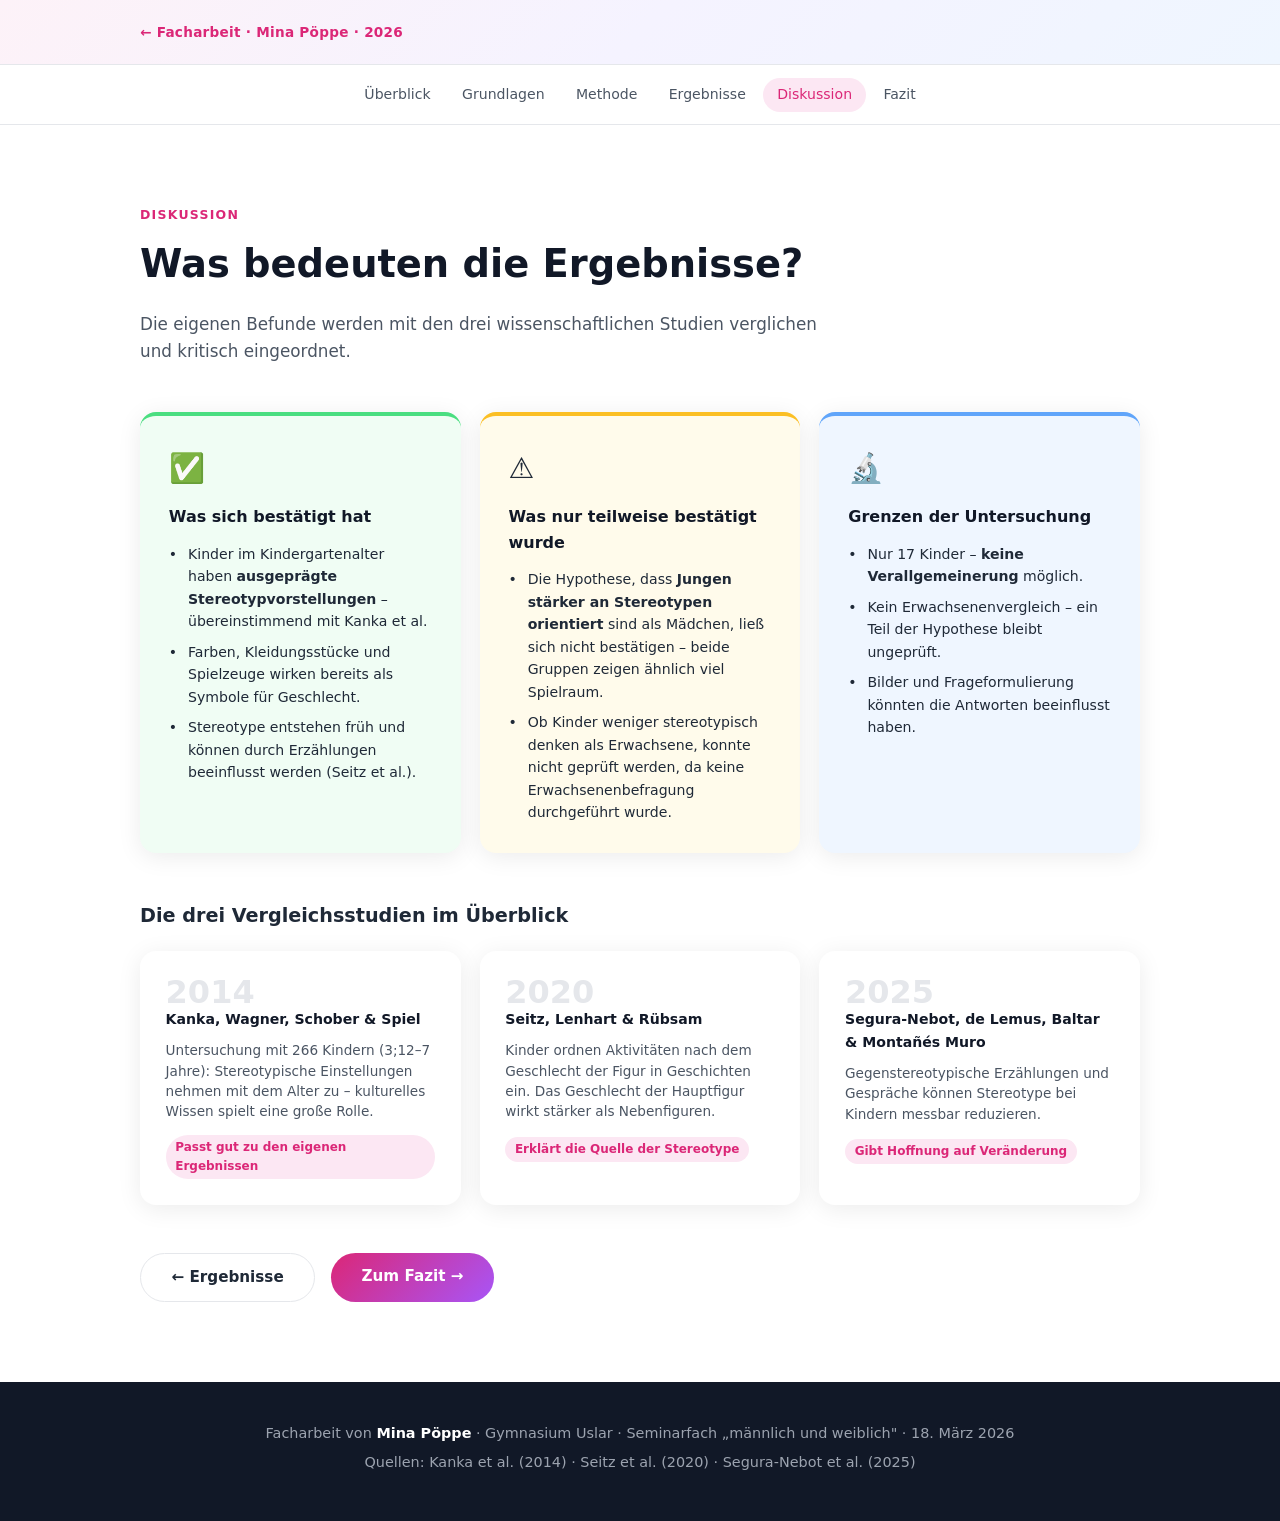
==== diskussion.html @ d3858178 "Add initial HTML structure, CSS styles, and JavaScript functionality for the research project on chi" ====
<!DOCTYPE html>
<html lang="de">
<head>
  <meta charset="UTF-8" />
  <meta name="viewport" content="width=device-width, initial-scale=1.0" />
  <title>Diskussion – Wie nehmen Kinder Geschlechterrollen wahr?</title>
  <link rel="stylesheet" href="style.css" />
</head>
<body>

  <header class="site-header">
    <div class="container">
      <a href="index.html" class="site-brand">← Facharbeit · Mina Pöppe · 2026</a>
    </div>
  </header>

  <nav class="sticky-nav" id="nav">
    <div class="nav-inner">
      <a href="index.html">Überblick</a>
      <a href="grundlagen.html">Grundlagen</a>
      <a href="methode.html">Methode</a>
      <a href="ergebnisse.html">Ergebnisse</a>
      <a href="diskussion.html" class="active">Diskussion</a>
      <a href="fazit.html">Fazit</a>
    </div>
  </nav>

  <main>
    <section id="diskussion" class="section">
      <div class="container">
        <div class="section-label">Diskussion</div>
        <h2>Was bedeuten die Ergebnisse?</h2>
        <p class="section-intro">Die eigenen Befunde werden mit den drei wissenschaftlichen Studien verglichen und kritisch eingeordnet.</p>

        <div class="discussion-grid">
          <div class="disc-card disc-confirm">
            <div class="disc-icon">✅</div>
            <h3>Was sich bestätigt hat</h3>
            <ul>
              <li>Kinder im Kindergartenalter haben <strong>ausgeprägte Stereotypvorstellungen</strong> – übereinstimmend mit Kanka et al.</li>
              <li>Farben, Kleidungsstücke und Spielzeuge wirken bereits als Symbole für Geschlecht.</li>
              <li>Stereotype entstehen früh und können durch Erzählungen beeinflusst werden (Seitz et al.).</li>
            </ul>
          </div>
          <div class="disc-card disc-partial">
            <div class="disc-icon">⚠️</div>
            <h3>Was nur teilweise bestätigt wurde</h3>
            <ul>
              <li>Die Hypothese, dass <strong>Jungen stärker an Stereotypen orientiert</strong> sind als Mädchen, ließ sich nicht bestätigen – beide Gruppen zeigen ähnlich viel Spielraum.</li>
              <li>Ob Kinder weniger stereotypisch denken als Erwachsene, konnte nicht geprüft werden, da keine Erwachsenenbefragung durchgeführt wurde.</li>
            </ul>
          </div>
          <div class="disc-card disc-limit">
            <div class="disc-icon">🔬</div>
            <h3>Grenzen der Untersuchung</h3>
            <ul>
              <li>Nur 17 Kinder – <strong>keine Verallgemeinerung</strong> möglich.</li>
              <li>Kein Erwachsenenvergleich – ein Teil der Hypothese bleibt ungeprüft.</li>
              <li>Bilder und Frageformulierung könnten die Antworten beeinflusst haben.</li>
            </ul>
          </div>
        </div>

        <div class="studies-section">
          <h3>Die drei Vergleichsstudien im Überblick</h3>
          <div class="studies-grid">
            <div class="study-card">
              <div class="study-year">2014</div>
              <div class="study-authors">Kanka, Wagner, Schober & Spiel</div>
              <p>Untersuchung mit 266 Kindern (3;12–7 Jahre): Stereotypische Einstellungen nehmen mit dem Alter zu – kulturelles Wissen spielt eine große Rolle.</p>
              <div class="study-tag">Passt gut zu den eigenen Ergebnissen</div>
            </div>
            <div class="study-card">
              <div class="study-year">2020</div>
              <div class="study-authors">Seitz, Lenhart & Rübsam</div>
              <p>Kinder ordnen Aktivitäten nach dem Geschlecht der Figur in Geschichten ein. Das Geschlecht der Hauptfigur wirkt stärker als Nebenfiguren.</p>
              <div class="study-tag">Erklärt die Quelle der Stereotype</div>
            </div>
            <div class="study-card">
              <div class="study-year">2025</div>
              <div class="study-authors">Segura-Nebot, de Lemus, Baltar & Montañés Muro</div>
              <p>Gegenstereotypische Erzählungen und Gespräche können Stereotype bei Kindern messbar reduzieren.</p>
              <div class="study-tag">Gibt Hoffnung auf Veränderung</div>
            </div>
          </div>
        </div>

        <div class="page-nav-buttons">
          <a href="ergebnisse.html" class="btn btn-outline">← Ergebnisse</a>
          <a href="fazit.html" class="btn btn-primary">Zum Fazit →</a>
        </div>
      </div>
    </section>
  </main>

  <footer class="footer">
    <div class="container">
      <p>Facharbeit von <strong>Mina Pöppe</strong> · Gymnasium Uslar · Seminarfach „männlich und weiblich" · 18. März 2026</p>
      <p class="footer-small">Quellen: Kanka et al. (2014) · Seitz et al. (2020) · Segura-Nebot et al. (2025)</p>
    </div>
  </footer>

  <script src="script.js"></script>
</body>
</html>
---- style.css ----
/* ===== RESET & BASE ===== */
*, *::before, *::after { box-sizing: border-box; margin: 0; padding: 0; }

:root {
  --pink: #f472b6;
  --pink-light: #fce7f3;
  --pink-dark: #db2777;
  --purple: #a855f7;
  --purple-light: #f3e8ff;
  --blue: #60a5fa;
  --blue-light: #eff6ff;
  --green: #4ade80;
  --green-light: #f0fdf4;
  --teal: #2dd4bf;
  --gray-50: #f9fafb;
  --gray-100: #f3f4f6;
  --gray-200: #e5e7eb;
  --gray-400: #9ca3af;
  --gray-600: #4b5563;
  --gray-800: #1f2937;
  --gray-900: #111827;
  --white: #ffffff;
  --font: 'Segoe UI', system-ui, -apple-system, sans-serif;
  --radius: 16px;
  --radius-sm: 8px;
  --shadow: 0 4px 24px rgba(0,0,0,0.08);
  --shadow-md: 0 8px 40px rgba(0,0,0,0.12);
  --transition: 0.25s ease;
}

html { scroll-behavior: smooth; }

body {
  font-family: var(--font);
  color: var(--gray-800);
  background: var(--white);
  line-height: 1.6;
}

/* ===== HERO ===== */
.hero {
  min-height: 100vh;
  background: linear-gradient(135deg, #fdf2f8 0%, #f5f3ff 50%, #eff6ff 100%);
  display: flex;
  flex-direction: column;
  justify-content: center;
  align-items: center;
  position: relative;
  overflow: hidden;
  text-align: center;
  padding: 6rem 2rem 4rem;
}

.hero-content {
  position: relative;
  z-index: 2;
  max-width: 700px;
}

.hero-tag {
  display: inline-block;
  background: var(--white);
  border: 1.5px solid var(--pink);
  color: var(--pink-dark);
  font-size: 0.78rem;
  font-weight: 600;
  letter-spacing: 0.06em;
  text-transform: uppercase;
  padding: 0.35em 1em;
  border-radius: 999px;
  margin-bottom: 1.4rem;
}

.hero h1 {
  font-size: clamp(2.2rem, 5vw, 3.8rem);
  font-weight: 800;
  line-height: 1.15;
  color: var(--gray-900);
  margin-bottom: 1.2rem;
}

.accent { color: var(--pink-dark); }

.hero-sub {
  font-size: 1.15rem;
  color: var(--gray-600);
  max-width: 540px;
  margin: 0 auto 2rem;
}

.hero-buttons {
  display: flex;
  gap: 1rem;
  justify-content: center;
  flex-wrap: wrap;
}

.btn {
  display: inline-block;
  padding: 0.75em 2em;
  border-radius: 999px;
  font-weight: 600;
  font-size: 0.95rem;
  text-decoration: none;
  transition: transform var(--transition), box-shadow var(--transition);
  cursor: pointer;
  border: none;
}

.btn:hover { transform: translateY(-2px); box-shadow: var(--shadow-md); }

.btn-primary {
  background: linear-gradient(135deg, var(--pink-dark), var(--purple));
  color: var(--white);
}

.btn-outline {
  background: var(--white);
  color: var(--gray-800);
  border: 1.5px solid var(--gray-200);
}

/* Floating emojis */
.hero-visual { position: absolute; inset: 0; pointer-events: none; z-index: 1; }

.floating-item {
  position: absolute;
  font-size: 2.5rem;
  opacity: 0.18;
  animation: float 6s ease-in-out infinite;
}

.item-1 { top: 15%; left: 8%; animation-delay: 0s; }
.item-2 { top: 25%; right: 10%; animation-delay: 1.2s; }
.item-3 { bottom: 30%; left: 12%; animation-delay: 0.6s; }
.item-4 { bottom: 20%; right: 8%; animation-delay: 1.8s; }
.item-5 { top: 60%; left: 5%; animation-delay: 2.4s; }

@keyframes float {
  0%, 100% { transform: translateY(0); }
  50% { transform: translateY(-18px); }
}

.scroll-hint {
  position: absolute;
  bottom: 2.5rem;
  left: 50%;
  transform: translateX(-50%);
  color: var(--gray-400);
  text-decoration: none;
  font-size: 1.5rem;
  animation: bounce 2s infinite;
}

@keyframes bounce {
  0%, 100% { transform: translateX(-50%) translateY(0); }
  50% { transform: translateX(-50%) translateY(8px); }
}

/* ===== NAV ===== */
.sticky-nav {
  position: sticky;
  top: 0;
  z-index: 100;
  background: rgba(255,255,255,0.92);
  backdrop-filter: blur(12px);
  border-bottom: 1px solid var(--gray-200);
  padding: 0.8rem 2rem;
}

.nav-inner {
  max-width: 900px;
  margin: 0 auto;
  display: flex;
  gap: 0.2rem;
  justify-content: center;
  flex-wrap: wrap;
}

.nav-inner a {
  text-decoration: none;
  color: var(--gray-600);
  font-size: 0.88rem;
  font-weight: 500;
  padding: 0.4em 1em;
  border-radius: 999px;
  transition: background var(--transition), color var(--transition);
}

.nav-inner a:hover, .nav-inner a.active {
  background: var(--pink-light);
  color: var(--pink-dark);
}

/* ===== SECTIONS ===== */
.section { padding: 5rem 2rem; }
.section-alt { background: var(--gray-50); }

.container { max-width: 1000px; margin: 0 auto; }

.section-label {
  font-size: 0.78rem;
  font-weight: 700;
  letter-spacing: 0.1em;
  text-transform: uppercase;
  color: var(--pink-dark);
  margin-bottom: 0.5rem;
}

h2 {
  font-size: clamp(1.7rem, 3vw, 2.4rem);
  font-weight: 800;
  color: var(--gray-900);
  margin-bottom: 1rem;
}

.section-intro {
  font-size: 1.05rem;
  color: var(--gray-600);
  max-width: 680px;
  margin-bottom: 3rem;
}

/* ===== CARDS ===== */
.cards-grid {
  display: grid;
  grid-template-columns: repeat(auto-fit, minmax(210px, 1fr));
  gap: 1.2rem;
}

.card {
  border-radius: var(--radius);
  padding: 1.8rem;
  box-shadow: var(--shadow);
  transition: transform var(--transition), box-shadow var(--transition);
}

.card:hover { transform: translateY(-4px); box-shadow: var(--shadow-md); }

.card-pink { background: var(--pink-light); border-left: 4px solid var(--pink-dark); }
.card-purple { background: var(--purple-light); border-left: 4px solid var(--purple); }
.card-blue { background: var(--blue-light); border-left: 4px solid var(--blue); }
.card-green { background: var(--green-light); border-left: 4px solid var(--green); }

.card-icon { font-size: 2rem; margin-bottom: 0.8rem; }
.card h3 { font-size: 1.05rem; font-weight: 700; margin-bottom: 0.5rem; color: var(--gray-900); }
.card p { font-size: 0.9rem; color: var(--gray-600); line-height: 1.5; }

/* ===== TABS ===== */
.tabs { background: var(--white); border-radius: var(--radius); box-shadow: var(--shadow); overflow: hidden; }

.tab-buttons {
  display: flex;
  border-bottom: 1px solid var(--gray-200);
  background: var(--gray-50);
}

.tab-btn {
  flex: 1;
  padding: 1rem 1.5rem;
  border: none;
  background: transparent;
  font-family: var(--font);
  font-weight: 600;
  font-size: 0.9rem;
  color: var(--gray-600);
  cursor: pointer;
  transition: all var(--transition);
  border-bottom: 3px solid transparent;
}

.tab-btn:hover { color: var(--pink-dark); background: var(--pink-light); }
.tab-btn.active { color: var(--pink-dark); border-bottom-color: var(--pink-dark); background: var(--white); }

.tab-content { display: none; }
.tab-content.active { display: block; }

.tab-inner {
  display: grid;
  grid-template-columns: 1fr 1fr;
  gap: 2rem;
  padding: 2.5rem;
  align-items: start;
}

@media (max-width: 640px) {
  .tab-inner { grid-template-columns: 1fr; }
}

.tab-text h3 { font-size: 1.15rem; font-weight: 700; margin-bottom: 0.8rem; }
.tab-text p { color: var(--gray-600); margin-bottom: 0.8rem; font-size: 0.93rem; }

.definition-box { margin: 1.2rem 0; display: flex; flex-direction: column; gap: 0.8rem; }

.def-item {
  display: flex;
  flex-direction: column;
  gap: 0.2rem;
  padding: 1rem;
  background: var(--gray-50);
  border-radius: var(--radius-sm);
}

.def-title { font-weight: 700; font-size: 0.9rem; color: var(--gray-900); }
.def-text { font-size: 0.85rem; color: var(--gray-600); }

.highlight-box {
  background: linear-gradient(135deg, #fdf2f8, #f5f3ff);
  border-radius: var(--radius-sm);
  padding: 0.9rem 1.1rem;
  font-size: 0.88rem;
  color: var(--gray-700) !important;
}

.stereotype-examples {
  display: flex;
  gap: 1rem;
}

.stereo-col {
  flex: 1;
  border-radius: var(--radius-sm);
  overflow: hidden;
  box-shadow: var(--shadow);
}

.stereo-head {
  font-weight: 700;
  text-align: center;
  padding: 0.6rem;
  font-size: 0.9rem;
}

.stereo-girl .stereo-head { background: var(--pink-light); color: var(--pink-dark); }
.stereo-boy .stereo-head { background: #dbeafe; color: #1d4ed8; }

.stereo-tags {
  padding: 0.8rem;
  display: flex;
  flex-direction: column;
  gap: 0.4rem;
  background: var(--white);
}

.stereo-tags span {
  display: block;
  font-size: 0.82rem;
  padding: 0.3rem 0.6rem;
  border-radius: 6px;
}

.stereo-girl .stereo-tags span { background: var(--pink-light); }
.stereo-boy .stereo-tags span { background: #eff6ff; }

.visual-caption {
  margin-top: 0.8rem;
  font-size: 0.78rem;
  color: var(--gray-400);
  text-align: center;
  font-style: italic;
}

/* Timeline */
.timeline { display: flex; flex-direction: column; gap: 0; }

.timeline-item {
  display: flex;
  gap: 1rem;
  position: relative;
  padding-bottom: 1.4rem;
}

.timeline-item::before {
  content: '';
  position: absolute;
  left: 10px;
  top: 24px;
  bottom: 0;
  width: 2px;
  background: var(--gray-200);
}

.timeline-item:last-child::before { display: none; }

.tl-dot {
  width: 22px;
  height: 22px;
  border-radius: 50%;
  background: linear-gradient(135deg, var(--pink-dark), var(--purple));
  flex-shrink: 0;
  margin-top: 2px;
}

.tl-content strong { display: block; font-size: 0.9rem; color: var(--gray-900); }
.tl-content p { font-size: 0.83rem; color: var(--gray-600); margin-top: 0.1rem; }

/* Influence diagram */
.influence-diagram {
  position: relative;
  display: grid;
  grid-template-areas: ". i2 ." "i1 center i3" ". i4 .";
  gap: 0.6rem;
  align-items: center;
  justify-items: center;
}

.influence-center {
  grid-area: center;
  background: linear-gradient(135deg, var(--pink-dark), var(--purple));
  color: white;
  font-weight: 700;
  padding: 1rem 1.4rem;
  border-radius: 50%;
  text-align: center;
  font-size: 1rem;
  width: 80px;
  height: 80px;
  display: flex;
  align-items: center;
  justify-content: center;
}

.influence-item {
  font-size: 0.78rem;
  background: var(--white);
  border: 1px solid var(--gray-200);
  padding: 0.5rem 0.8rem;
  border-radius: var(--radius-sm);
  text-align: center;
  box-shadow: var(--shadow);
}

.inf-1 { grid-area: i1; }
.inf-2 { grid-area: i2; }
.inf-3 { grid-area: i3; }
.inf-4 { grid-area: i4; }

/* ===== METHOD ===== */
.method-grid {
  display: grid;
  grid-template-columns: repeat(auto-fit, minmax(210px, 1fr));
  gap: 1.2rem;
}

.method-card {
  background: var(--white);
  border-radius: var(--radius);
  padding: 1.8rem;
  box-shadow: var(--shadow);
  transition: transform var(--transition);
}

.method-card:hover { transform: translateY(-3px); }

.method-num {
  font-size: 2rem;
  font-weight: 900;
  color: var(--gray-200);
  line-height: 1;
  margin-bottom: 0.6rem;
}

.method-card h3 { font-size: 1.05rem; font-weight: 700; margin-bottom: 0.7rem; color: var(--gray-900); }
.method-card p { font-size: 0.88rem; color: var(--gray-600); margin-bottom: 0.6rem; }

.badge {
  display: inline-block;
  padding: 0.2em 0.7em;
  border-radius: 999px;
  font-size: 0.78rem;
  font-weight: 600;
  margin-right: 0.3rem;
}

.badge-girl { background: var(--pink-light); color: var(--pink-dark); }
.badge-boy { background: #dbeafe; color: #1d4ed8; }
.badge-both { background: var(--green-light); color: #15803d; }

.sample-visual { margin: 0.8rem 0; }

.sample-bar {
  height: 14px;
  border-radius: 999px;
  overflow: hidden;
  display: flex;
  background: var(--gray-100);
}

.sample-fill { height: 100%; transition: width 1s ease; }
.fill-girl { background: var(--pink); }
.fill-boy { background: var(--blue); }

.sample-legend {
  display: flex;
  gap: 1rem;
  margin-top: 0.5rem;
  font-size: 0.82rem;
}

.dot {
  display: inline-block;
  width: 10px;
  height: 10px;
  border-radius: 50%;
  margin-right: 4px;
}

.dot-girl { background: var(--pink); }
.dot-boy { background: var(--blue); }

.question-list {
  list-style: none;
  display: flex;
  flex-direction: column;
  gap: 0.4rem;
}

.question-list li {
  font-size: 0.85rem;
  color: var(--gray-600);
  padding-left: 1.2rem;
  position: relative;
}

.question-list li::before {
  content: '→';
  position: absolute;
  left: 0;
  color: var(--pink);
}

/* ===== RESULTS ===== */
.results-tabs { background: var(--white); border-radius: var(--radius); box-shadow: var(--shadow); overflow: hidden; margin-bottom: 2rem; }

.rtab-buttons {
  display: flex;
  flex-wrap: wrap;
  border-bottom: 1px solid var(--gray-200);
  background: var(--gray-50);
}

.rtab-btn {
  padding: 0.9rem 1.4rem;
  border: none;
  background: transparent;
  font-family: var(--font);
  font-weight: 600;
  font-size: 0.88rem;
  color: var(--gray-600);
  cursor: pointer;
  transition: all var(--transition);
  border-bottom: 3px solid transparent;
}

.rtab-btn:hover { color: var(--pink-dark); background: var(--pink-light); }
.rtab-btn.active { color: var(--pink-dark); border-bottom-color: var(--pink-dark); background: var(--white); }

.rtab-content { display: none; padding: 2rem; }
.rtab-content.active { display: block; }

.result-grid {
  display: grid;
  grid-template-columns: repeat(auto-fit, minmax(300px, 1fr));
  gap: 2rem;
}

.result-item h4 { font-size: 1.1rem; font-weight: 700; margin-bottom: 1rem; }

.bar-chart { display: flex; flex-direction: column; gap: 0.5rem; }

.bar-row {
  display: flex;
  align-items: center;
  gap: 0.8rem;
}

.bar-label {
  width: 70px;
  font-size: 0.82rem;
  color: var(--gray-600);
  flex-shrink: 0;
  text-align: right;
}

.bar-track {
  flex: 1;
  height: 28px;
  background: var(--gray-100);
  border-radius: 999px;
  overflow: hidden;
  position: relative;
}

.bar-fill {
  height: 100%;
  border-radius: 999px;
  display: flex;
  align-items: center;
  justify-content: flex-end;
  padding-right: 8px;
  font-size: 0.78rem;
  font-weight: 700;
  color: var(--white);
  transition: width 1.2s ease;
  min-width: 2px;
}

.bar-girl { background: linear-gradient(90deg, var(--pink), var(--pink-dark)); }
.bar-boy { background: linear-gradient(90deg, var(--blue), #2563eb); }
.bar-both { background: linear-gradient(90deg, var(--green), #16a34a); }

.result-note { margin-top: 0.8rem; font-size: 0.83rem; color: var(--gray-500); font-style: italic; }

.key-finding {
  display: flex;
  gap: 1.2rem;
  background: linear-gradient(135deg, #fdf2f8, #f5f3ff);
  border-radius: var(--radius);
  padding: 1.5rem 2rem;
  align-items: flex-start;
}

.kf-icon { font-size: 1.8rem; flex-shrink: 0; }
.kf-text { font-size: 0.93rem; color: var(--gray-700); line-height: 1.6; }

/* ===== DISCUSSION ===== */
.discussion-grid {
  display: grid;
  grid-template-columns: repeat(auto-fit, minmax(260px, 1fr));
  gap: 1.2rem;
  margin-bottom: 3rem;
}

.disc-card {
  border-radius: var(--radius);
  padding: 1.8rem;
  box-shadow: var(--shadow);
}

.disc-confirm { background: var(--green-light); border-top: 4px solid var(--green); }
.disc-partial { background: #fffbeb; border-top: 4px solid #fbbf24; }
.disc-limit { background: var(--blue-light); border-top: 4px solid var(--blue); }

.disc-icon { font-size: 1.8rem; margin-bottom: 0.8rem; }
.disc-card h3 { font-size: 1rem; font-weight: 700; margin-bottom: 0.8rem; color: var(--gray-900); }
.disc-card ul { list-style: none; display: flex; flex-direction: column; gap: 0.5rem; }
.disc-card li { font-size: 0.88rem; color: var(--gray-700); padding-left: 1.2rem; position: relative; }
.disc-card li::before { content: '•'; position: absolute; left: 0; }

.studies-section h3 { font-size: 1.2rem; font-weight: 700; margin-bottom: 1.2rem; }

.studies-grid {
  display: grid;
  grid-template-columns: repeat(auto-fit, minmax(260px, 1fr));
  gap: 1.2rem;
}

.study-card {
  background: var(--white);
  border-radius: var(--radius);
  padding: 1.6rem;
  box-shadow: var(--shadow);
  transition: transform var(--transition);
}

.study-card:hover { transform: translateY(-3px); }

.study-year {
  font-size: 2rem;
  font-weight: 900;
  color: var(--gray-200);
  line-height: 1;
}

.study-authors {
  font-size: 0.88rem;
  font-weight: 700;
  color: var(--gray-900);
  margin-bottom: 0.6rem;
}

.study-card p { font-size: 0.85rem; color: var(--gray-600); margin-bottom: 0.8rem; line-height: 1.5; }

.study-tag {
  display: inline-block;
  background: var(--pink-light);
  color: var(--pink-dark);
  font-size: 0.75rem;
  font-weight: 600;
  padding: 0.25em 0.8em;
  border-radius: 999px;
}

/* ===== FAZIT ===== */
.fazit-layout {
  display: grid;
  grid-template-columns: 3fr 2fr;
  gap: 3rem;
  align-items: start;
}

@media (max-width: 680px) {
  .fazit-layout { grid-template-columns: 1fr; }
}

.fazit-main p {
  color: var(--gray-700);
  margin-bottom: 1rem;
  line-height: 1.7;
}

.fazit-takeaways {
  background: var(--white);
  border-radius: var(--radius);
  padding: 1.8rem;
  box-shadow: var(--shadow);
}

.fazit-takeaways h3 { font-size: 1rem; font-weight: 700; margin-bottom: 1.2rem; }

.takeaway {
  display: flex;
  gap: 1rem;
  align-items: flex-start;
  margin-bottom: 1.1rem;
}

.takeaway:last-child { margin-bottom: 0; }

.takeaway-num {
  flex-shrink: 0;
  width: 28px;
  height: 28px;
  background: linear-gradient(135deg, var(--pink-dark), var(--purple));
  color: white;
  border-radius: 50%;
  display: flex;
  align-items: center;
  justify-content: center;
  font-size: 0.82rem;
  font-weight: 700;
}

.takeaway p { font-size: 0.87rem; color: var(--gray-700); margin: 0; line-height: 1.5; }

/* ===== PAGE NAVIGATION BUTTONS ===== */
.page-nav-buttons {
  display: flex;
  gap: 1rem;
  margin-top: 3rem;
  flex-wrap: wrap;
}

/* ===== SITE HEADER (inner pages) ===== */
.site-header {
  background: linear-gradient(135deg, #fdf2f8 0%, #f5f3ff 50%, #eff6ff 100%);
  padding: 1.2rem 2rem;
  border-bottom: 1px solid var(--gray-200);
}

.site-brand {
  display: inline-flex;
  align-items: center;
  gap: 0.5rem;
  font-size: 0.85rem;
  font-weight: 600;
  color: var(--pink-dark);
  text-decoration: none;
  letter-spacing: 0.02em;
}

.site-brand:hover { text-decoration: underline; }

/* ===== FOOTER ===== */
.footer {
  background: var(--gray-900);
  color: var(--gray-400);
  padding: 2.5rem 2rem;
  text-align: center;
}

.footer p { font-size: 0.9rem; margin-bottom: 0.4rem; }
.footer strong { color: var(--white); }
.footer-small { font-size: 0.78rem; }

/* ===== RESPONSIVE ===== */
@media (max-width: 768px) {
  .tab-inner { grid-template-columns: 1fr; }
  .tab-visual { display: none; }
  .method-grid { grid-template-columns: 1fr 1fr; }
  .result-grid { grid-template-columns: 1fr; }
  .nav-inner { gap: 0; }
  .nav-inner a { padding: 0.35em 0.65em; font-size: 0.8rem; }
  .tab-btn { padding: 0.8rem 0.8rem; font-size: 0.82rem; }
  .rtab-btn { padding: 0.7rem 0.8rem; font-size: 0.82rem; }
}

@media (max-width: 480px) {
  .method-grid { grid-template-columns: 1fr; }
  .hero h1 { font-size: 2rem; }
}
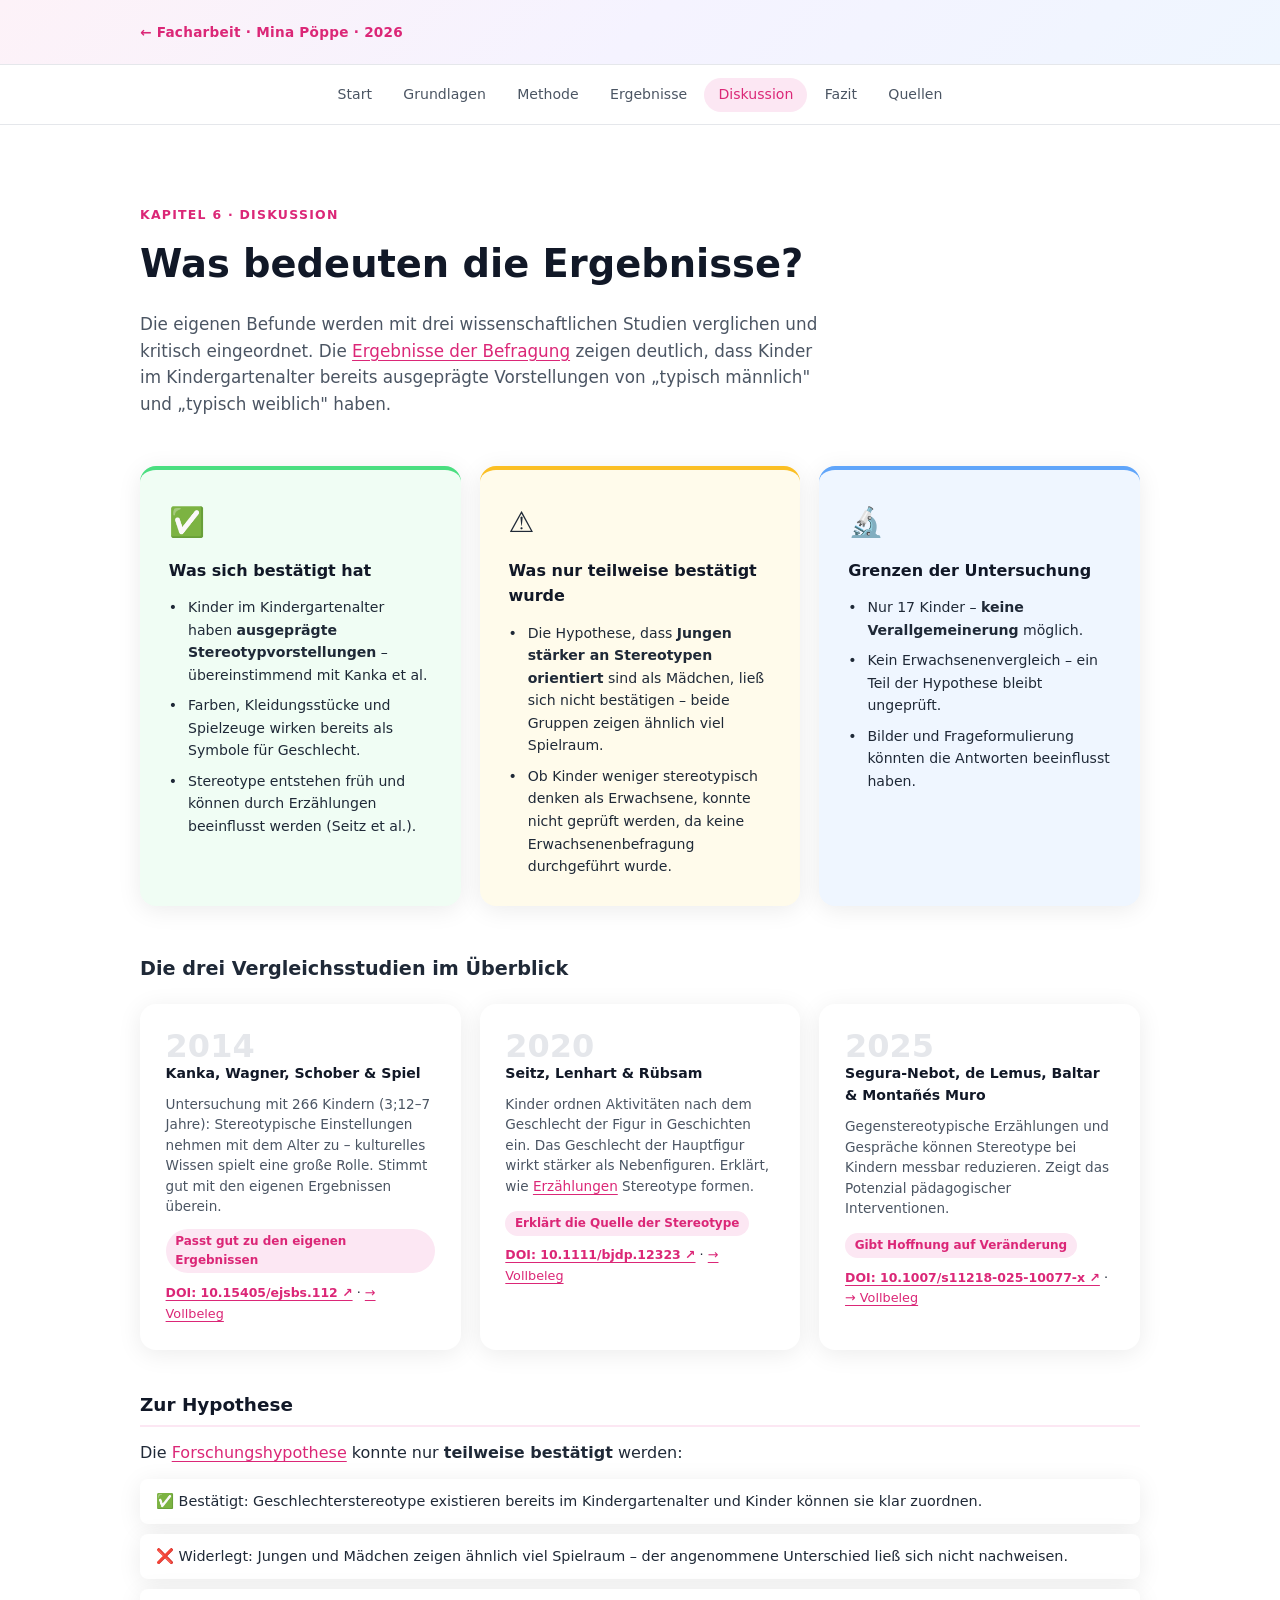
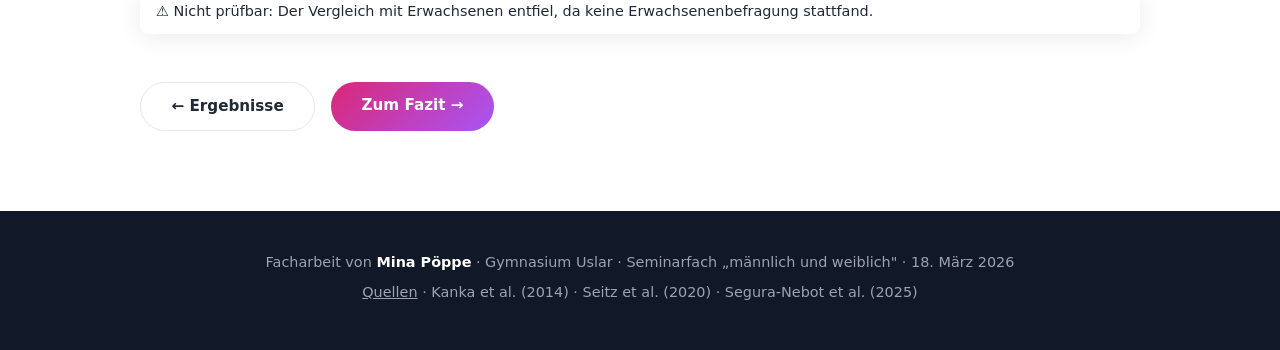
==== commit 15c47297: "feat: add progress bar and back-to-top button; update method and sources sections - Implemented a pr" ====
--- a/diskussion.html
+++ b/diskussion.html
@@ -8,6 +8,8 @@
 </head>
 <body>
 
+  <div class="progress-bar" id="progressBar"></div>
+
   <header class="site-header">
     <div class="container">
       <a href="index.html" class="site-brand">← Facharbeit · Mina Pöppe · 2026</a>
@@ -16,21 +18,22 @@
 
   <nav class="sticky-nav" id="nav">
     <div class="nav-inner">
-      <a href="index.html">Überblick</a>
+      <a href="index.html">Start</a>
       <a href="grundlagen.html">Grundlagen</a>
       <a href="methode.html">Methode</a>
       <a href="ergebnisse.html">Ergebnisse</a>
       <a href="diskussion.html" class="active">Diskussion</a>
       <a href="fazit.html">Fazit</a>
+      <a href="quellen.html">Quellen</a>
     </div>
   </nav>
 
   <main>
     <section id="diskussion" class="section">
       <div class="container">
-        <div class="section-label">Diskussion</div>
+        <div class="section-label">Kapitel 6 · Diskussion</div>
         <h2>Was bedeuten die Ergebnisse?</h2>
-        <p class="section-intro">Die eigenen Befunde werden mit den drei wissenschaftlichen Studien verglichen und kritisch eingeordnet.</p>
+        <p class="section-intro">Die eigenen Befunde werden mit drei wissenschaftlichen Studien verglichen und kritisch eingeordnet. Die <a href="ergebnisse.html" class="inline-link">Ergebnisse der Befragung</a> zeigen deutlich, dass Kinder im Kindergartenalter bereits ausgeprägte Vorstellungen von „typisch männlich" und „typisch weiblich" haben.</p>
 
         <div class="discussion-grid">
           <div class="disc-card disc-confirm">
@@ -66,23 +69,36 @@
           <div class="studies-grid">
             <div class="study-card">
               <div class="study-year">2014</div>
-              <div class="study-authors">Kanka, Wagner, Schober & Spiel</div>
-              <p>Untersuchung mit 266 Kindern (3;12–7 Jahre): Stereotypische Einstellungen nehmen mit dem Alter zu – kulturelles Wissen spielt eine große Rolle.</p>
+              <div class="study-authors">Kanka, Wagner, Schober &amp; Spiel</div>
+              <p>Untersuchung mit 266 Kindern (3;12–7 Jahre): Stereotypische Einstellungen nehmen mit dem Alter zu – kulturelles Wissen spielt eine große Rolle. Stimmt gut mit den eigenen Ergebnissen überein.</p>
               <div class="study-tag">Passt gut zu den eigenen Ergebnissen</div>
+              <div class="study-doi"><a href="https://doi.org/10.15405/ejsbs.112" target="_blank" rel="noopener" class="inline-link ext-doi">DOI: 10.15405/ejsbs.112 ↗</a> · <a href="quellen.html#kanka" class="inline-link">→ Vollbeleg</a></div>
             </div>
             <div class="study-card">
               <div class="study-year">2020</div>
-              <div class="study-authors">Seitz, Lenhart & Rübsam</div>
-              <p>Kinder ordnen Aktivitäten nach dem Geschlecht der Figur in Geschichten ein. Das Geschlecht der Hauptfigur wirkt stärker als Nebenfiguren.</p>
+              <div class="study-authors">Seitz, Lenhart &amp; Rübsam</div>
+              <p>Kinder ordnen Aktivitäten nach dem Geschlecht der Figur in Geschichten ein. Das Geschlecht der Hauptfigur wirkt stärker als Nebenfiguren. Erklärt, wie <a href="grundlagen.html#geschichten" class="inline-link">Erzählungen</a> Stereotype formen.</p>
               <div class="study-tag">Erklärt die Quelle der Stereotype</div>
+              <div class="study-doi"><a href="https://doi.org/10.1111/bjdp.12323" target="_blank" rel="noopener" class="inline-link ext-doi">DOI: 10.1111/bjdp.12323 ↗</a> · <a href="quellen.html#seitz" class="inline-link">→ Vollbeleg</a></div>
             </div>
             <div class="study-card">
               <div class="study-year">2025</div>
-              <div class="study-authors">Segura-Nebot, de Lemus, Baltar & Montañés Muro</div>
-              <p>Gegenstereotypische Erzählungen und Gespräche können Stereotype bei Kindern messbar reduzieren.</p>
+              <div class="study-authors">Segura-Nebot, de Lemus, Baltar &amp; Montañés Muro</div>
+              <p>Gegenstereotypische Erzählungen und Gespräche können Stereotype bei Kindern messbar reduzieren. Zeigt das Potenzial pädagogischer Interventionen.</p>
               <div class="study-tag">Gibt Hoffnung auf Veränderung</div>
+              <div class="study-doi"><a href="https://doi.org/10.1007/s11218-025-10077-x" target="_blank" rel="noopener" class="inline-link ext-doi">DOI: 10.1007/s11218-025-10077-x ↗</a> · <a href="quellen.html#segura" class="inline-link">→ Vollbeleg</a></div>
             </div>
           </div>
+        </div>
+
+        <div class="content-block" style="margin-top:2.5rem;">
+          <h3 class="content-h3">Zur Hypothese</h3>
+          <p>Die <a href="index.html#hypothese" class="inline-link">Forschungshypothese</a> konnte nur <strong>teilweise bestätigt</strong> werden:</p>
+          <ul class="disc-list">
+            <li>✅ Bestätigt: Geschlechterstereotype existieren bereits im Kindergartenalter und Kinder können sie klar zuordnen.</li>
+            <li>❌ Widerlegt: Jungen und Mädchen zeigen ähnlich viel Spielraum – der angenommene Unterschied ließ sich nicht nachweisen.</li>
+            <li>⚠️ Nicht prüfbar: Der Vergleich mit Erwachsenen entfiel, da keine Erwachsenenbefragung stattfand.</li>
+          </ul>
         </div>
 
         <div class="page-nav-buttons">
@@ -96,10 +112,14 @@
   <footer class="footer">
     <div class="container">
       <p>Facharbeit von <strong>Mina Pöppe</strong> · Gymnasium Uslar · Seminarfach „männlich und weiblich" · 18. März 2026</p>
-      <p class="footer-small">Quellen: Kanka et al. (2014) · Seitz et al. (2020) · Segura-Nebot et al. (2025)</p>
+      <p class="footer-small">
+        <a href="quellen.html" class="footer-link">Quellen</a> ·
+        Kanka et al. (2014) · Seitz et al. (2020) · Segura-Nebot et al. (2025)
+      </p>
     </div>
   </footer>
 
+  <button class="back-to-top" id="backToTop" aria-label="Nach oben">↑</button>
   <script src="script.js"></script>
 </body>
 </html>
--- a/style.css
+++ b/style.css
@@ -799,3 +799,600 @@
   .method-grid { grid-template-columns: 1fr; }
   .hero h1 { font-size: 2rem; }
 }
+
+/* ===== PROGRESS BAR ===== */
+.progress-bar {
+  position: fixed;
+  top: 0;
+  left: 0;
+  height: 3px;
+  width: 0%;
+  background: linear-gradient(90deg, var(--pink-dark), var(--purple));
+  z-index: 9999;
+  transition: width 0.1s linear;
+}
+
+/* ===== BACK TO TOP ===== */
+.back-to-top {
+  position: fixed;
+  bottom: 2rem;
+  right: 2rem;
+  width: 44px;
+  height: 44px;
+  border-radius: 50%;
+  background: linear-gradient(135deg, var(--pink-dark), var(--purple));
+  color: white;
+  border: none;
+  font-size: 1.1rem;
+  cursor: pointer;
+  box-shadow: var(--shadow-md);
+  opacity: 0;
+  transform: translateY(10px);
+  transition: opacity var(--transition), transform var(--transition);
+  z-index: 500;
+}
+
+.back-to-top.visible {
+  opacity: 1;
+  transform: translateY(0);
+}
+
+.back-to-top:hover { transform: translateY(-3px); }
+
+/* ===== INLINE & EXTERNAL LINKS ===== */
+.inline-link {
+  color: var(--pink-dark);
+  text-decoration: underline;
+  text-underline-offset: 3px;
+  font-weight: 500;
+  transition: color var(--transition);
+}
+
+.inline-link:hover { color: var(--purple); }
+
+.hero-link {
+  color: var(--pink-dark);
+  font-weight: 600;
+  text-decoration: underline;
+  text-underline-offset: 3px;
+}
+
+.footer-link {
+  color: var(--gray-400);
+  text-decoration: underline;
+  transition: color var(--transition);
+}
+.footer-link:hover { color: var(--white); }
+
+.ext-doi {
+  font-size: 0.78rem;
+  font-weight: 600;
+}
+
+/* ===== CONTENT BLOCKS (inner sections) ===== */
+.content-block {
+  margin-bottom: 2.5rem;
+}
+
+.content-h3 {
+  font-size: 1.15rem;
+  font-weight: 700;
+  color: var(--gray-900);
+  margin-bottom: 0.8rem;
+  padding-bottom: 0.4rem;
+  border-bottom: 2px solid var(--pink-light);
+}
+
+/* ===== INFO BOX ===== */
+.info-box {
+  background: #fffbeb;
+  border-left: 4px solid #fbbf24;
+  border-radius: var(--radius-sm);
+  padding: 1rem 1.2rem;
+  font-size: 0.9rem;
+  color: var(--gray-700);
+  margin: 1.2rem 0;
+  line-height: 1.6;
+}
+
+.info-box-green {
+  background: var(--green-light);
+  border-left: 4px solid var(--green);
+  border-radius: var(--radius-sm);
+  padding: 1rem 1.2rem;
+  font-size: 0.9rem;
+  color: var(--gray-700);
+  margin: 1.2rem 0;
+  line-height: 1.6;
+}
+
+/* ===== DEFINITION GRID (Grundlagen) ===== */
+.definition-grid {
+  display: grid;
+  grid-template-columns: repeat(auto-fit, minmax(220px, 1fr));
+  gap: 1.2rem;
+  margin-bottom: 2rem;
+}
+
+.def-card {
+  background: var(--white);
+  border-radius: var(--radius);
+  padding: 1.6rem;
+  box-shadow: var(--shadow);
+  transition: transform var(--transition);
+}
+
+.def-card:hover { transform: translateY(-3px); }
+
+.def-icon { font-size: 2rem; margin-bottom: 0.6rem; }
+
+/* ===== STEREO VISUAL ===== */
+.stereo-visual {
+  display: flex;
+  gap: 1rem;
+}
+
+/* ===== INFLUENCE GRID ===== */
+.influence-grid {
+  display: flex;
+  flex-direction: column;
+  align-items: center;
+  gap: 1.2rem;
+  padding: 1.5rem;
+  background: var(--gray-50);
+  border-radius: var(--radius);
+}
+
+.influence-center-box {
+  background: linear-gradient(135deg, var(--pink-dark), var(--purple));
+  color: white;
+  font-weight: 700;
+  font-size: 1rem;
+  padding: 1rem 2rem;
+  border-radius: var(--radius);
+  text-align: center;
+}
+
+.influence-items {
+  display: flex;
+  flex-wrap: wrap;
+  gap: 0.8rem;
+  justify-content: center;
+}
+
+/* ===== EXTERNAL LINKS BOX ===== */
+.external-links-box {
+  background: var(--blue-light);
+  border-radius: var(--radius);
+  padding: 1.4rem 1.8rem;
+  margin: 1.5rem 0;
+}
+
+.ext-title {
+  font-weight: 700;
+  margin-bottom: 0.8rem;
+  font-size: 0.9rem;
+  color: var(--gray-900);
+}
+
+.ext-list { list-style: none; display: flex; flex-direction: column; gap: 0.5rem; }
+
+.ext-link {
+  color: #1d4ed8;
+  text-decoration: underline;
+  text-underline-offset: 3px;
+  font-size: 0.88rem;
+  transition: color var(--transition);
+}
+
+.ext-link:hover { color: var(--pink-dark); }
+
+/* ===== SUMMARY BOX ===== */
+.summary-box {
+  background: linear-gradient(135deg, #fdf2f8, #f5f3ff);
+  border-radius: var(--radius);
+  padding: 1.5rem 2rem;
+  margin-top: 2.5rem;
+  font-size: 0.92rem;
+  color: var(--gray-700);
+  line-height: 1.7;
+}
+
+/* ===== INTRO QUOTE ===== */
+.intro-quote {
+  position: relative;
+  padding: 1.5rem 2rem 1.5rem 3rem;
+  background: var(--gray-50);
+  border-radius: var(--radius);
+  margin: 2rem 0;
+  font-style: italic;
+  font-size: 1.05rem;
+  color: var(--gray-700);
+  line-height: 1.7;
+}
+
+.quote-mark {
+  position: absolute;
+  left: 0.8rem;
+  top: 0.6rem;
+  font-size: 3rem;
+  color: var(--pink-light);
+  line-height: 1;
+  font-family: Georgia, serif;
+}
+
+.quote-attr {
+  display: block;
+  font-size: 0.8rem;
+  color: var(--gray-400);
+  font-style: normal;
+  margin-top: 0.5rem;
+}
+
+/* ===== SECTION BODY ===== */
+.section-body {
+  color: var(--gray-700);
+  line-height: 1.75;
+  margin-bottom: 1rem;
+  font-size: 0.96rem;
+}
+
+/* ===== HYPO LAYOUT (index) ===== */
+.hypo-layout {
+  display: grid;
+  grid-template-columns: 1fr auto 1fr;
+  gap: 1rem;
+  align-items: center;
+  margin: 2rem 0;
+}
+
+@media (max-width: 640px) {
+  .hypo-layout { grid-template-columns: 1fr; }
+  .hypo-arrow { display: none; }
+}
+
+.hypo-box {
+  border-radius: var(--radius);
+  padding: 1.5rem;
+  box-shadow: var(--shadow);
+}
+
+.hypo-left { background: var(--pink-light); border-left: 4px solid var(--pink-dark); }
+.hypo-right { background: var(--green-light); border-left: 4px solid var(--green); }
+
+.hypo-arrow {
+  font-size: 1.5rem;
+  color: var(--gray-400);
+  text-align: center;
+}
+
+.hypo-label {
+  font-size: 0.75rem;
+  font-weight: 700;
+  text-transform: uppercase;
+  letter-spacing: 0.08em;
+  color: var(--pink-dark);
+  margin-bottom: 0.4rem;
+}
+
+.result-label {
+  font-size: 0.75rem;
+  font-weight: 700;
+  text-transform: uppercase;
+  letter-spacing: 0.08em;
+  color: #15803d;
+  margin-bottom: 0.4rem;
+}
+
+/* ===== RESULT PREVIEW (index) ===== */
+.result-preview { margin: 2rem 0; }
+.result-preview-title { font-size: 0.85rem; font-weight: 700; color: var(--gray-600); margin-bottom: 1rem; }
+
+.preview-bars { display: flex; flex-direction: column; gap: 0.8rem; }
+
+.prev-item { display: flex; align-items: center; gap: 0.8rem; }
+.prev-label { width: 100px; font-size: 0.8rem; color: var(--gray-600); text-align: right; flex-shrink: 0; }
+
+.prev-bar {
+  flex: 1;
+  height: 22px;
+  background: var(--gray-100);
+  border-radius: 999px;
+  overflow: hidden;
+}
+
+.prev-fill {
+  height: 100%;
+  border-radius: 999px;
+  transition: width 1.2s ease;
+}
+
+.prev-girl { background: linear-gradient(90deg, var(--pink), var(--pink-dark)); }
+.prev-boy { background: linear-gradient(90deg, var(--blue), #2563eb); }
+
+/* ===== SITEMAP (index) ===== */
+.sitemap {
+  display: grid;
+  grid-template-columns: repeat(auto-fit, minmax(160px, 1fr));
+  gap: 1rem;
+  margin: 2rem 0;
+}
+
+.sitemap-item {
+  background: var(--white);
+  border-radius: var(--radius);
+  padding: 1.4rem;
+  box-shadow: var(--shadow);
+  transition: transform var(--transition);
+}
+
+.sitemap-item:hover { transform: translateY(-3px); }
+
+.sitemap-link {
+  text-decoration: none;
+  color: inherit;
+  display: block;
+}
+
+.sitemap-num {
+  font-size: 1.8rem;
+  font-weight: 900;
+  color: var(--gray-200);
+  line-height: 1;
+  margin-bottom: 0.3rem;
+}
+
+.sitemap-title {
+  font-size: 0.92rem;
+  font-weight: 700;
+  color: var(--gray-900);
+  margin-bottom: 0.3rem;
+}
+
+.sitemap-desc {
+  font-size: 0.78rem;
+  color: var(--gray-600);
+}
+
+/* ===== CARD LINK ===== */
+.card-link { text-decoration: none; color: inherit; display: block; }
+.card-link .card { cursor: pointer; }
+
+/* ===== METHOD PAGE (methode.html) ===== */
+.topic-grid {
+  display: flex;
+  flex-wrap: wrap;
+  gap: 0.6rem;
+  margin: 1rem 0;
+}
+
+.topic-card {
+  background: var(--white);
+  border: 1.5px solid var(--gray-200);
+  border-radius: var(--radius-sm);
+  padding: 0.5rem 1rem;
+  font-size: 0.88rem;
+  font-weight: 600;
+  color: var(--gray-700);
+  box-shadow: var(--shadow);
+}
+
+.sample-detail {
+  display: flex;
+  gap: 2rem;
+  align-items: center;
+  margin: 1.5rem 0;
+  flex-wrap: wrap;
+}
+
+.sample-chart { flex-shrink: 0; }
+
+.pie-chart {
+  width: 160px;
+  height: 160px;
+}
+
+.sample-info {
+  display: flex;
+  flex-wrap: wrap;
+  gap: 1rem;
+}
+
+.sample-stat {
+  display: flex;
+  flex-direction: column;
+  align-items: center;
+  background: var(--white);
+  border-radius: var(--radius-sm);
+  padding: 0.8rem 1.2rem;
+  box-shadow: var(--shadow);
+  min-width: 80px;
+}
+
+.stat-num {
+  font-size: 1.8rem;
+  font-weight: 900;
+  line-height: 1;
+}
+
+.stat-pink { color: var(--pink-dark); }
+.stat-blue { color: #1d4ed8; }
+.stat-purple { color: var(--purple); }
+.stat-gray { color: var(--gray-600); }
+
+.stat-label {
+  font-size: 0.72rem;
+  color: var(--gray-500);
+  text-align: center;
+  margin-top: 0.2rem;
+}
+
+.questions-layout {
+  display: grid;
+  grid-template-columns: repeat(auto-fit, minmax(220px, 1fr));
+  gap: 1.2rem;
+  margin: 1.5rem 0;
+}
+
+.q-category {
+  background: var(--white);
+  border-radius: var(--radius);
+  padding: 1.4rem;
+  box-shadow: var(--shadow);
+}
+
+.q-cat-label {
+  font-size: 0.88rem;
+  font-weight: 700;
+  color: var(--gray-900);
+  margin-bottom: 0.8rem;
+  padding-bottom: 0.5rem;
+  border-bottom: 2px solid var(--pink-light);
+}
+
+.method-schema {
+  display: flex;
+  align-items: center;
+  flex-wrap: wrap;
+  gap: 0.5rem;
+  margin: 1.5rem 0;
+  justify-content: center;
+}
+
+.schema-step {
+  background: var(--white);
+  border-radius: var(--radius);
+  padding: 1rem 1.2rem;
+  box-shadow: var(--shadow);
+  text-align: center;
+  min-width: 130px;
+  flex: 1;
+}
+
+.schema-num {
+  width: 28px;
+  height: 28px;
+  background: linear-gradient(135deg, var(--pink-dark), var(--purple));
+  color: white;
+  border-radius: 50%;
+  font-size: 0.82rem;
+  font-weight: 700;
+  display: flex;
+  align-items: center;
+  justify-content: center;
+  margin: 0 auto 0.6rem;
+}
+
+.schema-text { font-size: 0.82rem; color: var(--gray-700); line-height: 1.5; }
+
+.schema-arrow {
+  font-size: 1.2rem;
+  color: var(--gray-400);
+  flex-shrink: 0;
+}
+
+/* ===== DISCUSSION PAGE extra ===== */
+.disc-list {
+  list-style: none;
+  display: flex;
+  flex-direction: column;
+  gap: 0.6rem;
+  margin-top: 0.8rem;
+}
+
+.disc-list li {
+  padding: 0.7rem 1rem;
+  background: var(--white);
+  border-radius: var(--radius-sm);
+  font-size: 0.9rem;
+  color: var(--gray-700);
+  box-shadow: var(--shadow);
+}
+
+.study-doi {
+  margin-top: 0.6rem;
+  font-size: 0.8rem;
+}
+
+/* ===== QUELLEN PAGE ===== */
+.source-card {
+  background: var(--white);
+  border-radius: var(--radius);
+  padding: 2rem;
+  box-shadow: var(--shadow);
+  margin-bottom: 1.8rem;
+  display: flex;
+  gap: 1.5rem;
+  align-items: flex-start;
+  transition: transform var(--transition);
+}
+
+.source-card:hover { transform: translateY(-3px); }
+
+.source-year-badge {
+  flex-shrink: 0;
+  font-size: 0.75rem;
+  font-weight: 700;
+  background: linear-gradient(135deg, var(--pink-dark), var(--purple));
+  color: white;
+  padding: 0.3em 0.7em;
+  border-radius: 999px;
+  letter-spacing: 0.05em;
+  height: fit-content;
+  margin-top: 0.2rem;
+}
+
+.source-content { flex: 1; }
+
+.source-authors {
+  font-weight: 700;
+  color: var(--gray-900);
+  margin-bottom: 0.3rem;
+  font-size: 0.95rem;
+}
+
+.source-title {
+  font-style: italic;
+  color: var(--gray-800);
+  margin-bottom: 0.3rem;
+  font-size: 0.93rem;
+}
+
+.source-journal {
+  color: var(--gray-600);
+  font-size: 0.88rem;
+  margin-bottom: 0.6rem;
+}
+
+.source-doi { margin-bottom: 0.8rem; }
+
+.doi-link {
+  display: inline-block;
+  padding: 0.3em 0.9em;
+  background: var(--blue-light);
+  color: #1d4ed8;
+  border-radius: 999px;
+  font-size: 0.78rem;
+  font-weight: 600;
+  text-decoration: none;
+  transition: background var(--transition);
+}
+
+.doi-link:hover { background: #bfdbfe; }
+
+.source-summary {
+  background: var(--gray-50);
+  border-left: 3px solid var(--pink);
+  padding: 0.8rem 1rem;
+  border-radius: 0 var(--radius-sm) var(--radius-sm) 0;
+  font-size: 0.85rem;
+  color: var(--gray-700);
+  line-height: 1.6;
+}
+
+@media (max-width: 600px) {
+  .source-card { flex-direction: column; gap: 0.8rem; }
+  .sample-detail { flex-direction: column; }
+  .method-schema { flex-direction: column; }
+  .schema-arrow { transform: rotate(90deg); }
+}
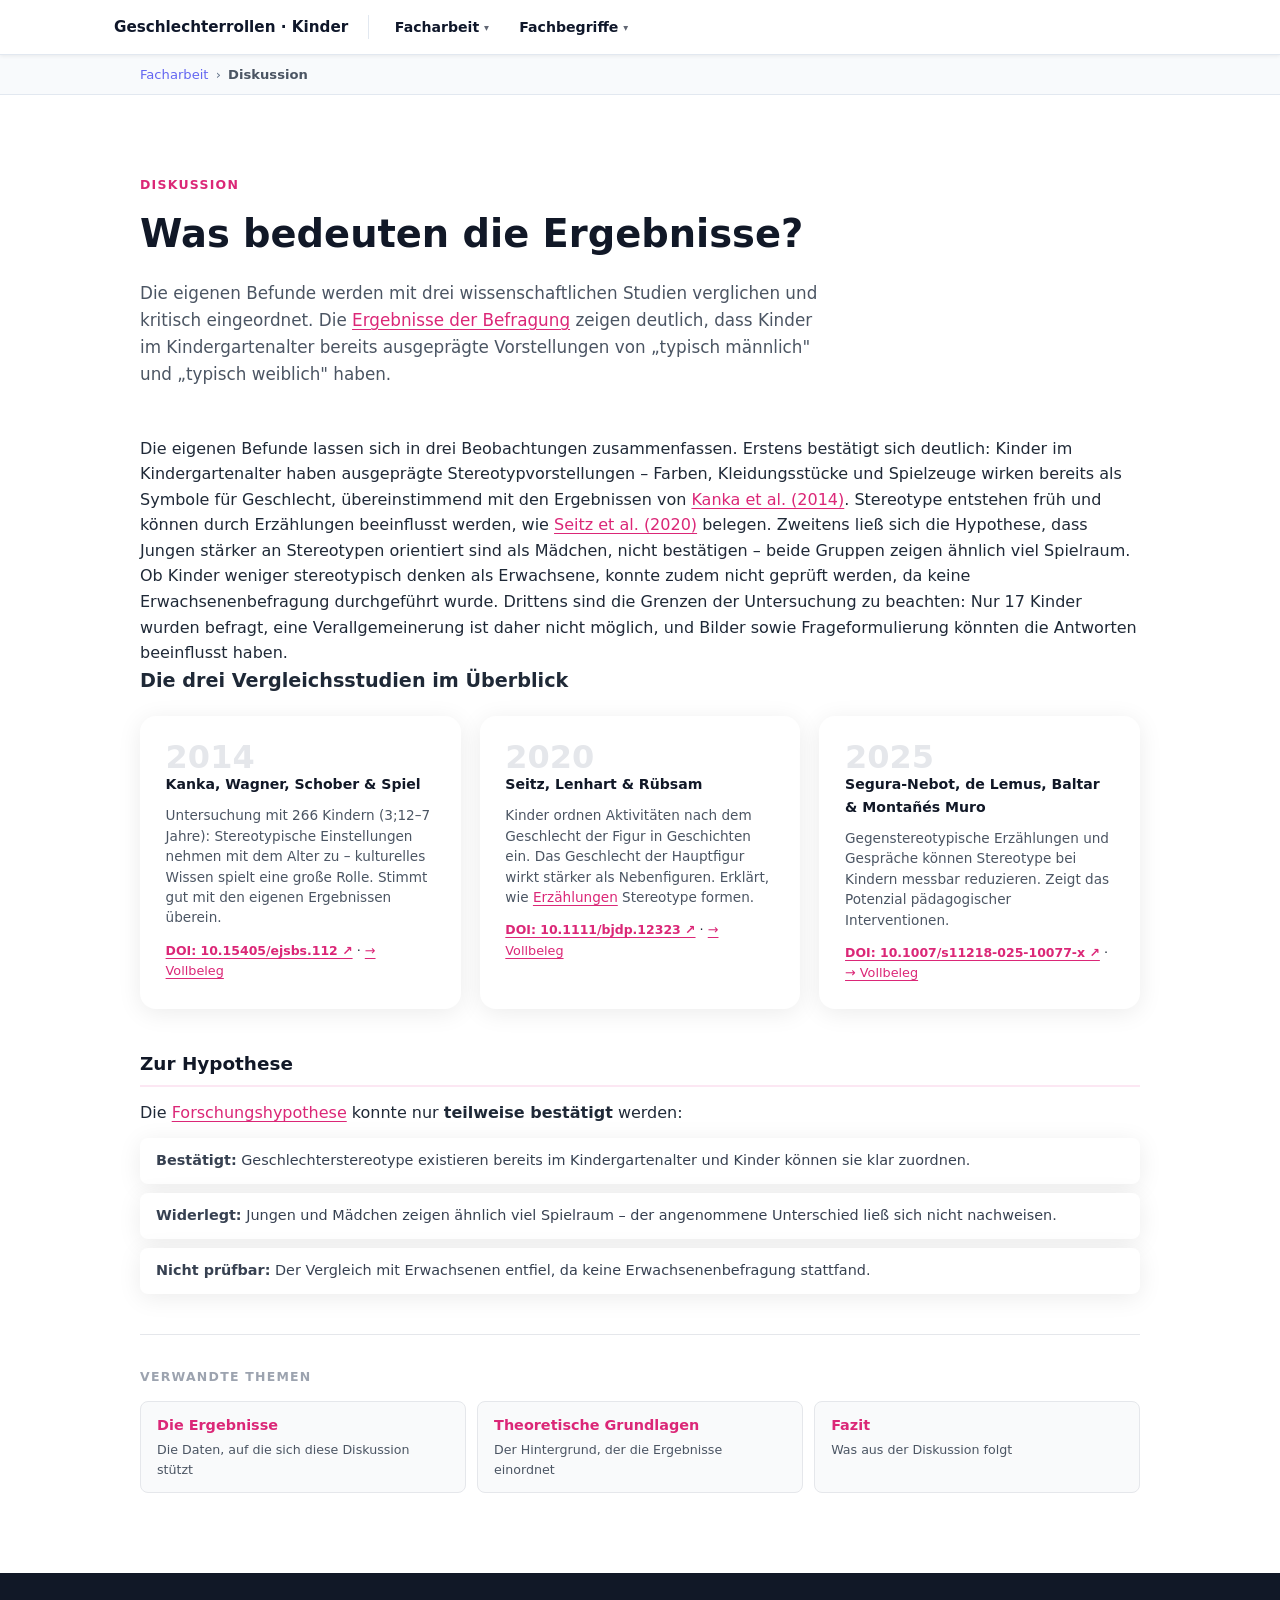
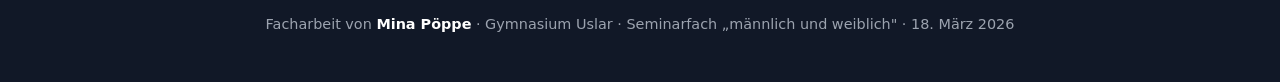
==== commit f7097b70: "Add Stereotype Threat and Stereotypes pages; enhance CSS for navigation and layout" ====
--- a/diskussion.html
+++ b/diskussion.html
@@ -10,59 +10,53 @@
 
   <div class="progress-bar" id="progressBar"></div>
 
-  <header class="site-header">
-    <div class="container">
-      <a href="index.html" class="site-brand">← Facharbeit · Mina Pöppe · 2026</a>
-    </div>
-  </header>
-
-  <nav class="sticky-nav" id="nav">
+  <nav class="site-nav">
     <div class="nav-inner">
-      <a href="index.html">Start</a>
-      <a href="grundlagen.html">Grundlagen</a>
-      <a href="methode.html">Methode</a>
-      <a href="ergebnisse.html">Ergebnisse</a>
-      <a href="diskussion.html" class="active">Diskussion</a>
-      <a href="fazit.html">Fazit</a>
-      <a href="quellen.html">Quellen</a>
+      <a href="index.html" class="nav-logo">Geschlechterrollen&nbsp;·&nbsp;Kinder</a>
+      <button class="nav-toggle" id="navToggle" aria-label="Menü">☰</button>
+      <div class="nav-menu" id="navMenu">
+        <div class="nav-group">
+          <button class="nav-group-btn">Facharbeit <span class="nav-caret">▾</span></button>
+          <div class="nav-dropdown">
+            <a href="index.html" class="nav-link">Übersicht</a>
+            <a href="grundlagen.html" class="nav-link">Grundlagen</a>
+            <a href="methode.html" class="nav-link">Methode</a>
+            <a href="ergebnisse.html" class="nav-link">Ergebnisse</a>
+            <a href="diskussion.html" class="nav-link">Diskussion</a>
+            <a href="fazit.html" class="nav-link">Fazit</a>
+            <a href="quellen.html" class="nav-link">Quellen</a>
+          </div>
+        </div>
+        <div class="nav-group">
+          <button class="nav-group-btn">Fachbegriffe <span class="nav-caret">▾</span></button>
+          <div class="nav-dropdown">
+            <a href="geschlechterrolle.html" class="nav-link">Geschlechterrolle</a>
+            <a href="stereotypen.html" class="nav-link">Stereotyp</a>
+            <a href="sozialisation.html" class="nav-link">Sozialisation</a>
+            <a href="gender.html" class="nav-link">Gender</a>
+            <a href="stereotype-threat.html" class="nav-link">Stereotype Threat</a>
+          </div>
+        </div>
+      </div>
     </div>
   </nav>
+  <div class="breadcrumb">
+    <div class="container">
+      <a href="index.html">Facharbeit</a>
+      <span>›</span>
+      <span class="breadcrumb-current">Diskussion</span>
+    </div>
+  </div>
 
   <main>
     <section id="diskussion" class="section">
       <div class="container">
-        <div class="section-label">Kapitel 6 · Diskussion</div>
+
+        <div class="section-label">Diskussion</div>
         <h2>Was bedeuten die Ergebnisse?</h2>
         <p class="section-intro">Die eigenen Befunde werden mit drei wissenschaftlichen Studien verglichen und kritisch eingeordnet. Die <a href="ergebnisse.html" class="inline-link">Ergebnisse der Befragung</a> zeigen deutlich, dass Kinder im Kindergartenalter bereits ausgeprägte Vorstellungen von „typisch männlich" und „typisch weiblich" haben.</p>
 
-        <div class="discussion-grid">
-          <div class="disc-card disc-confirm">
-            <div class="disc-icon">✅</div>
-            <h3>Was sich bestätigt hat</h3>
-            <ul>
-              <li>Kinder im Kindergartenalter haben <strong>ausgeprägte Stereotypvorstellungen</strong> – übereinstimmend mit Kanka et al.</li>
-              <li>Farben, Kleidungsstücke und Spielzeuge wirken bereits als Symbole für Geschlecht.</li>
-              <li>Stereotype entstehen früh und können durch Erzählungen beeinflusst werden (Seitz et al.).</li>
-            </ul>
-          </div>
-          <div class="disc-card disc-partial">
-            <div class="disc-icon">⚠️</div>
-            <h3>Was nur teilweise bestätigt wurde</h3>
-            <ul>
-              <li>Die Hypothese, dass <strong>Jungen stärker an Stereotypen orientiert</strong> sind als Mädchen, ließ sich nicht bestätigen – beide Gruppen zeigen ähnlich viel Spielraum.</li>
-              <li>Ob Kinder weniger stereotypisch denken als Erwachsene, konnte nicht geprüft werden, da keine Erwachsenenbefragung durchgeführt wurde.</li>
-            </ul>
-          </div>
-          <div class="disc-card disc-limit">
-            <div class="disc-icon">🔬</div>
-            <h3>Grenzen der Untersuchung</h3>
-            <ul>
-              <li>Nur 17 Kinder – <strong>keine Verallgemeinerung</strong> möglich.</li>
-              <li>Kein Erwachsenenvergleich – ein Teil der Hypothese bleibt ungeprüft.</li>
-              <li>Bilder und Frageformulierung könnten die Antworten beeinflusst haben.</li>
-            </ul>
-          </div>
-        </div>
+        <p>Die eigenen Befunde lassen sich in drei Beobachtungen zusammenfassen. Erstens bestätigt sich deutlich: Kinder im Kindergartenalter haben ausgeprägte Stereotypvorstellungen – Farben, Kleidungsstücke und Spielzeuge wirken bereits als Symbole für Geschlecht, übereinstimmend mit den Ergebnissen von <a href="quellen.html#kanka" class="inline-link">Kanka et al. (2014)</a>. Stereotype entstehen früh und können durch Erzählungen beeinflusst werden, wie <a href="quellen.html#seitz" class="inline-link">Seitz et al. (2020)</a> belegen. Zweitens ließ sich die Hypothese, dass Jungen stärker an Stereotypen orientiert sind als Mädchen, nicht bestätigen – beide Gruppen zeigen ähnlich viel Spielraum. Ob Kinder weniger stereotypisch denken als Erwachsene, konnte zudem nicht geprüft werden, da keine Erwachsenenbefragung durchgeführt wurde. Drittens sind die Grenzen der Untersuchung zu beachten: Nur 17 Kinder wurden befragt, eine Verallgemeinerung ist daher nicht möglich, und Bilder sowie Frageformulierung könnten die Antworten beeinflusst haben.
 
         <div class="studies-section">
           <h3>Die drei Vergleichsstudien im Überblick</h3>
@@ -71,21 +65,21 @@
               <div class="study-year">2014</div>
               <div class="study-authors">Kanka, Wagner, Schober &amp; Spiel</div>
               <p>Untersuchung mit 266 Kindern (3;12–7 Jahre): Stereotypische Einstellungen nehmen mit dem Alter zu – kulturelles Wissen spielt eine große Rolle. Stimmt gut mit den eigenen Ergebnissen überein.</p>
-              <div class="study-tag">Passt gut zu den eigenen Ergebnissen</div>
+              <div class="study-tag" style="display:none;"></div>
               <div class="study-doi"><a href="https://doi.org/10.15405/ejsbs.112" target="_blank" rel="noopener" class="inline-link ext-doi">DOI: 10.15405/ejsbs.112 ↗</a> · <a href="quellen.html#kanka" class="inline-link">→ Vollbeleg</a></div>
             </div>
             <div class="study-card">
               <div class="study-year">2020</div>
               <div class="study-authors">Seitz, Lenhart &amp; Rübsam</div>
               <p>Kinder ordnen Aktivitäten nach dem Geschlecht der Figur in Geschichten ein. Das Geschlecht der Hauptfigur wirkt stärker als Nebenfiguren. Erklärt, wie <a href="grundlagen.html#geschichten" class="inline-link">Erzählungen</a> Stereotype formen.</p>
-              <div class="study-tag">Erklärt die Quelle der Stereotype</div>
+              <div class="study-tag" style="display:none;"></div>
               <div class="study-doi"><a href="https://doi.org/10.1111/bjdp.12323" target="_blank" rel="noopener" class="inline-link ext-doi">DOI: 10.1111/bjdp.12323 ↗</a> · <a href="quellen.html#seitz" class="inline-link">→ Vollbeleg</a></div>
             </div>
             <div class="study-card">
               <div class="study-year">2025</div>
               <div class="study-authors">Segura-Nebot, de Lemus, Baltar &amp; Montañés Muro</div>
               <p>Gegenstereotypische Erzählungen und Gespräche können Stereotype bei Kindern messbar reduzieren. Zeigt das Potenzial pädagogischer Interventionen.</p>
-              <div class="study-tag">Gibt Hoffnung auf Veränderung</div>
+              <div class="study-tag" style="display:none;"></div>
               <div class="study-doi"><a href="https://doi.org/10.1007/s11218-025-10077-x" target="_blank" rel="noopener" class="inline-link ext-doi">DOI: 10.1007/s11218-025-10077-x ↗</a> · <a href="quellen.html#segura" class="inline-link">→ Vollbeleg</a></div>
             </div>
           </div>
@@ -95,15 +89,30 @@
           <h3 class="content-h3">Zur Hypothese</h3>
           <p>Die <a href="index.html#hypothese" class="inline-link">Forschungshypothese</a> konnte nur <strong>teilweise bestätigt</strong> werden:</p>
           <ul class="disc-list">
-            <li>✅ Bestätigt: Geschlechterstereotype existieren bereits im Kindergartenalter und Kinder können sie klar zuordnen.</li>
-            <li>❌ Widerlegt: Jungen und Mädchen zeigen ähnlich viel Spielraum – der angenommene Unterschied ließ sich nicht nachweisen.</li>
-            <li>⚠️ Nicht prüfbar: Der Vergleich mit Erwachsenen entfiel, da keine Erwachsenenbefragung stattfand.</li>
+            <li><strong>Bestätigt:</strong> Geschlechterstereotype existieren bereits im Kindergartenalter und Kinder können sie klar zuordnen.</li>
+            <li><strong>Widerlegt:</strong> Jungen und Mädchen zeigen ähnlich viel Spielraum – der angenommene Unterschied ließ sich nicht nachweisen.</li>
+            <li><strong>Nicht prüfbar:</strong> Der Vergleich mit Erwachsenen entfiel, da keine Erwachsenenbefragung stattfand.</li>
           </ul>
         </div>
 
-        <div class="page-nav-buttons">
-          <a href="ergebnisse.html" class="btn btn-outline">← Ergebnisse</a>
-          <a href="fazit.html" class="btn btn-primary">Zum Fazit →</a>
+        <div class="related-topics">
+          <p class="related-label">Verwandte Themen</p>
+          <div class="related-links">
+            <a href="ergebnisse.html" class="related-link">
+              <span class="related-link-title">Die Ergebnisse</span>
+              <span class="related-link-why">Die Daten, auf die sich diese Diskussion stützt</span>
+            </a>
+            <a href="grundlagen.html" class="related-link">
+              <span class="related-link-title">Theoretische Grundlagen</span>
+              <span class="related-link-why">Der Hintergrund, der die Ergebnisse einordnet</span>
+            </a>
+            <a href="fazit.html" class="related-link">
+              <span class="related-link-title">Fazit</span>
+              <span class="related-link-why">Was aus der Diskussion folgt</span>
+            </a>
+          </div>
+        </div>
+
         </div>
       </div>
     </section>
@@ -112,10 +121,7 @@
   <footer class="footer">
     <div class="container">
       <p>Facharbeit von <strong>Mina Pöppe</strong> · Gymnasium Uslar · Seminarfach „männlich und weiblich" · 18. März 2026</p>
-      <p class="footer-small">
-        <a href="quellen.html" class="footer-link">Quellen</a> ·
-        Kanka et al. (2014) · Seitz et al. (2020) · Segura-Nebot et al. (2025)
-      </p>
+
     </div>
   </footer>
 
--- a/style.css
+++ b/style.css
@@ -2,6 +2,12 @@
 *, *::before, *::after { box-sizing: border-box; margin: 0; padding: 0; }
 
 :root {
+  /* Accent (navigation, buttons, links – gender-neutral indigo) */
+  --accent: #6366f1;
+  --accent-light: #eef2ff;
+  --accent-dark: #4f46e5;
+
+  /* Data colors (only for Mädchen/Jungen charts) */
   --pink: #f472b6;
   --pink-light: #fce7f3;
   --pink-dark: #db2777;
@@ -12,14 +18,25 @@
   --green: #4ade80;
   --green-light: #f0fdf4;
   --teal: #2dd4bf;
+
+  /* Grays */
+  --bg: #f8fafc;
+  --bg-card: #ffffff;
+  --text: #0f172a;
+  --text-muted: #64748b;
+  --border: #e2e8f0;
   --gray-50: #f9fafb;
   --gray-100: #f3f4f6;
   --gray-200: #e5e7eb;
+  --gray-300: #d1d5db;
   --gray-400: #9ca3af;
+  --gray-500: #6b7280;
   --gray-600: #4b5563;
+  --gray-700: #374151;
   --gray-800: #1f2937;
   --gray-900: #111827;
   --white: #ffffff;
+
   --font: 'Segoe UI', system-ui, -apple-system, sans-serif;
   --radius: 16px;
   --radius-sm: 8px;
@@ -158,38 +175,131 @@
 }
 
 /* ===== NAV ===== */
-.sticky-nav {
+/* ===== BREADCRUMB NAV ===== */
+.breadcrumb-nav {
   position: sticky;
   top: 0;
   z-index: 100;
-  background: rgba(255,255,255,0.92);
+  background: #fff;
+  border-bottom: 2px solid var(--pink-light);
+  box-shadow: 0 2px 8px rgba(0,0,0,0.07);
+}
+
+/* Only show .breadcrumb-inner — hides any leftover orphaned elements in the nav */
+.breadcrumb-nav > :not(.breadcrumb-inner) {
+  display: none;
+}
+
+.breadcrumb-nav .breadcrumb-inner {
+  max-width: 900px;
+  margin: 0 auto;
+  padding: 0.75rem 2rem;
+  display: flex;
+  align-items: center;
+  gap: 0.5rem;
+  font-size: 0.82rem;
+  flex-wrap: wrap;
+}
+
+.breadcrumb-nav .breadcrumb-inner a {
+  color: var(--pink-dark);
+  text-decoration: none;
+  font-weight: 500;
+  transition: color var(--transition);
+}
+
+.breadcrumb-nav .breadcrumb-inner a:hover { text-decoration: underline; }
+
+.breadcrumb-nav .breadcrumb-sep {
+  color: var(--gray-300);
+  user-select: none;
+  font-size: 0.9rem;
+}
+
+.breadcrumb-nav .breadcrumb-current {
+  color: var(--gray-600);
+  font-weight: 600;
+}
+
+/* ===== AGENDA (index.html table of contents) ===== */
+.agenda-list {
+  list-style: none;
+  padding: 0;
+  margin: 0;
+  display: flex;
+  flex-direction: column;
+  gap: 0.4rem;
+  counter-reset: agenda-counter;
+}
+
+.agenda-list li {
+  counter-increment: agenda-counter;
+  display: flex;
+  align-items: baseline;
+  gap: 0.6rem;
+}
+
+.agenda-list li::before {
+  content: counter(agenda-counter);
+  font-size: 0.72rem;
+  font-weight: 700;
+  color: var(--pink-dark);
+  background: var(--pink-light);
+  border-radius: 50%;
+  width: 1.4em;
+  height: 1.4em;
+  display: inline-flex;
+  align-items: center;
+  justify-content: center;
+  flex-shrink: 0;
+}
+
+.agenda-link {
+  color: var(--gray-700, #374151);
+  text-decoration: none;
+  font-size: 0.9rem;
+  transition: color var(--transition);
+}
+
+.agenda-link:hover { color: var(--pink-dark); text-decoration: underline; }
+
+/* ===== SECTIONS ===== */
+  position: sticky;
+  top: 0;
+  z-index: 100;
+  background: rgba(255,255,255,0.96);
   backdrop-filter: blur(12px);
   border-bottom: 1px solid var(--gray-200);
-  padding: 0.8rem 2rem;
-}
-
-.nav-inner {
-  max-width: 900px;
+  padding: 0.75rem 2rem;
+}
+
+.breadcrumb-inner {
+  max-width: 1000px;
   margin: 0 auto;
   display: flex;
-  gap: 0.2rem;
-  justify-content: center;
+  align-items: center;
+  gap: 0.4rem;
   flex-wrap: wrap;
-}
-
-.nav-inner a {
+  font-size: 0.83rem;
+}
+
+.breadcrumb-inner a {
+  color: var(--pink-dark);
   text-decoration: none;
+  font-weight: 500;
+}
+
+.breadcrumb-inner a:hover { text-decoration: underline; }
+
+.breadcrumb-sep {
+  color: var(--gray-300);
+  font-size: 0.9rem;
+  user-select: none;
+}
+
+.breadcrumb-current {
   color: var(--gray-600);
-  font-size: 0.88rem;
-  font-weight: 500;
-  padding: 0.4em 1em;
-  border-radius: 999px;
-  transition: background var(--transition), color var(--transition);
-}
-
-.nav-inner a:hover, .nav-inner a.active {
-  background: var(--pink-light);
-  color: var(--pink-dark);
+  font-weight: 600;
 }
 
 /* ===== SECTIONS ===== */
@@ -219,6 +329,22 @@
   color: var(--gray-600);
   max-width: 680px;
   margin-bottom: 3rem;
+}
+
+/* ===== HUB PROSE ===== */
+.hub-prose {
+  max-width: 740px;
+}
+
+.hub-prose p {
+  font-size: 1.1rem;
+  line-height: 1.85;
+  color: var(--gray-700);
+  margin-bottom: 1.6rem;
+}
+
+.hub-prose p:last-child {
+  margin-bottom: 0;
 }
 
 /* ===== CARDS ===== */
@@ -557,16 +683,48 @@
 
 .rtab-content { display: none; padding: 2rem; }
 .rtab-content.active { display: block; }
+.rtab-intro { font-size: 0.9rem; color: var(--gray-500); font-style: italic; margin-bottom: 1.4rem; border-left: 3px solid var(--pink-light); padding-left: 0.8rem; }
 
 .result-grid {
   display: grid;
-  grid-template-columns: repeat(auto-fit, minmax(300px, 1fr));
-  gap: 2rem;
-}
-
-.result-item h4 { font-size: 1.1rem; font-weight: 700; margin-bottom: 1rem; }
+  grid-template-columns: 1fr;
+  gap: 2.5rem;
+}
+
+.result-item h4 { font-size: 1.05rem; font-weight: 700; margin-bottom: 1rem; }
 
 .bar-chart { display: flex; flex-direction: column; gap: 0.5rem; }
+
+.split-chart {
+  display: grid;
+  grid-template-columns: 1fr 1fr;
+  gap: 1.5rem;
+  margin-top: 0.5rem;
+}
+
+.split-chart-half {
+  background: var(--gray-50, #f9fafb);
+  border-radius: var(--radius);
+  padding: 0.9rem 1rem;
+}
+
+.split-group-label {
+  display: block;
+  font-size: 0.78rem;
+  font-weight: 700;
+  text-transform: uppercase;
+  letter-spacing: 0.06em;
+  margin-bottom: 0.7rem;
+  padding-bottom: 0.4rem;
+  border-bottom: 2px solid var(--gray-200);
+}
+
+.split-chart-half:first-child .split-group-label { color: #2563eb; border-color: #93c5fd; }
+.split-chart-half:last-child .split-group-label { color: #db2777; border-color: #f9a8d4; }
+
+@media (max-width: 600px) {
+  .split-chart { grid-template-columns: 1fr; }
+}
 
 .bar-row {
   display: flex;
@@ -752,25 +910,6 @@
 }
 
 /* ===== SITE HEADER (inner pages) ===== */
-.site-header {
-  background: linear-gradient(135deg, #fdf2f8 0%, #f5f3ff 50%, #eff6ff 100%);
-  padding: 1.2rem 2rem;
-  border-bottom: 1px solid var(--gray-200);
-}
-
-.site-brand {
-  display: inline-flex;
-  align-items: center;
-  gap: 0.5rem;
-  font-size: 0.85rem;
-  font-weight: 600;
-  color: var(--pink-dark);
-  text-decoration: none;
-  letter-spacing: 0.02em;
-}
-
-.site-brand:hover { text-decoration: underline; }
-
 /* ===== FOOTER ===== */
 .footer {
   background: var(--gray-900);
@@ -789,8 +928,7 @@
   .tab-visual { display: none; }
   .method-grid { grid-template-columns: 1fr 1fr; }
   .result-grid { grid-template-columns: 1fr; }
-  .nav-inner { gap: 0; }
-  .nav-inner a { padding: 0.35em 0.65em; font-size: 0.8rem; }
+  .breadcrumb-nav { padding: 0.65rem 1rem; }
   .tab-btn { padding: 0.8rem 0.8rem; font-size: 0.82rem; }
   .rtab-btn { padding: 0.7rem 0.8rem; font-size: 0.82rem; }
 }
@@ -800,7 +938,42 @@
   .hero h1 { font-size: 2rem; }
 }
 
-/* ===== PROGRESS BAR ===== */
+/* ===== SCROLL OFFSET FIX (for sticky nav) ===== */
+[id] { scroll-margin-top: 72px; }
+
+/* ===== RELATED ARTICLE BOX (Wikipedia style) ===== */
+.related-article {
+  display: flex;
+  align-items: flex-start;
+  gap: 0.8rem;
+  border-left: 4px solid var(--pink);
+  background: var(--pink-light);
+  border-radius: 0 var(--radius-sm) var(--radius-sm) 0;
+  padding: 0.8rem 1.2rem;
+  margin: 1.2rem 0;
+  font-size: 0.88rem;
+}
+
+.related-article-icon { font-size: 1.3rem; flex-shrink: 0; margin-top: 0.1rem; }
+
+.related-article strong { display: block; font-size: 0.75rem; text-transform: uppercase; letter-spacing: 0.07em; color: var(--pink-dark); margin-bottom: 0.2rem; }
+
+.related-article a { color: var(--pink-dark); font-weight: 600; text-decoration: underline; font-size: 0.93rem; }
+
+.related-article p { margin: 0; color: var(--gray-600); font-size: 0.83rem; margin-top: 0.2rem; }
+
+/* ===== SUB-PAGE BANNER ===== */
+.subpage-banner {
+  background: var(--pink-light);
+  border: 1px solid var(--pink);
+  border-radius: var(--radius-sm);
+  padding: 0.6rem 1rem;
+  font-size: 0.85rem;
+  color: var(--gray-600);
+  margin-bottom: 1.5rem;
+}
+
+.subpage-banner a { color: var(--pink-dark); font-weight: 600; text-decoration: underline; }
 .progress-bar {
   position: fixed;
   top: 0;
@@ -850,11 +1023,133 @@
 
 .inline-link:hover { color: var(--purple); }
 
+/* Link in a heading (e.g. "Was sind <a>Geschlechterrollen</a>?") */
+.heading-link {
+  color: inherit;
+  text-decoration: underline;
+  text-decoration-style: dotted;
+  text-underline-offset: 4px;
+  transition: color var(--transition);
+}
+
+.heading-link:hover { color: var(--pink-dark); }
+
 .hero-link {
   color: var(--pink-dark);
   font-weight: 600;
   text-decoration: underline;
   text-underline-offset: 3px;
+}
+
+/* ===== DEEPDIVE CARDS (index.html: Vertiefungslinks) ===== */
+.deepdive-cards {
+  display: flex;
+  flex-direction: column;
+  gap: 0.6rem;
+  margin-top: 1.8rem;
+}
+
+.deepdive-card {
+  display: flex;
+  align-items: center;
+  gap: 0.9rem;
+  padding: 0.85rem 1.1rem;
+  background: var(--white);
+  border: 1.5px solid var(--gray-200);
+  border-left: 4px solid var(--pink);
+  border-radius: var(--radius-sm);
+  text-decoration: none;
+  color: inherit;
+  transition: border-color var(--transition), box-shadow var(--transition), background var(--transition);
+}
+
+.deepdive-card:hover {
+  border-color: var(--pink-dark);
+  box-shadow: var(--shadow);
+  background: var(--pink-light);
+}
+
+.deepdive-icon {
+  font-size: 1.3rem;
+  flex-shrink: 0;
+}
+
+.deepdive-text {
+  flex: 1;
+  display: flex;
+  flex-direction: column;
+  gap: 0.15rem;
+}
+
+.deepdive-title {
+  font-weight: 600;
+  font-size: 0.95rem;
+  color: var(--gray-800);
+}
+
+.deepdive-desc {
+  font-size: 0.82rem;
+  color: var(--gray-600);
+}
+
+.deepdive-arrow {
+  color: var(--pink-dark);
+  font-size: 1.1rem;
+  font-weight: 700;
+  flex-shrink: 0;
+}
+
+/* ===== RELATED TOPICS (Tiefenseiten: Verwandte Themen) ===== */
+.related-topics {
+  margin-top: 2.5rem;
+  padding-top: 2rem;
+  border-top: 1px solid var(--gray-200);
+}
+
+.related-label {
+  font-size: 0.78rem;
+  font-weight: 700;
+  text-transform: uppercase;
+  letter-spacing: 0.1em;
+  color: var(--gray-400);
+  margin-bottom: 0.9rem;
+}
+
+.related-links {
+  display: flex;
+  flex-wrap: wrap;
+  gap: 0.7rem;
+}
+
+.related-link {
+  display: flex;
+  flex-direction: column;
+  gap: 0.15rem;
+  padding: 0.75rem 1rem;
+  background: var(--gray-50);
+  border: 1.5px solid var(--gray-200);
+  border-radius: var(--radius-sm);
+  text-decoration: none;
+  color: inherit;
+  min-width: 180px;
+  flex: 1;
+  transition: border-color var(--transition), background var(--transition);
+}
+
+.related-link:hover {
+  border-color: var(--pink);
+  background: var(--pink-light);
+}
+
+.related-link-title {
+  font-weight: 600;
+  font-size: 0.9rem;
+  color: var(--pink-dark);
+}
+
+.related-link-why {
+  font-size: 0.79rem;
+  color: var(--gray-600);
 }
 
 .footer-link {
@@ -1396,3 +1691,392 @@
   .method-schema { flex-direction: column; }
   .schema-arrow { transform: rotate(90deg); }
 }
+
+/* ===== SITE NAV ===== */
+.site-nav {
+  position: sticky;
+  top: 0;
+  z-index: 200;
+  background: white;
+  border-bottom: 1px solid var(--border);
+  box-shadow: 0 1px 4px rgba(0,0,0,0.07);
+}
+
+.nav-inner {
+  max-width: 1100px;
+  margin: 0 auto;
+  padding: 0 1.5rem;
+  display: flex;
+  align-items: center;
+  height: 54px;
+  gap: 0.25rem;
+}
+
+.nav-logo {
+  font-weight: 800;
+  font-size: 0.95rem;
+  color: var(--text);
+  text-decoration: none;
+  white-space: nowrap;
+  padding-right: 1.25rem;
+  border-right: 1px solid var(--border);
+  margin-right: 0.5rem;
+  flex-shrink: 0;
+  transition: color var(--transition);
+}
+
+.nav-logo:hover { color: var(--accent); }
+
+.nav-menu {
+  display: flex;
+  align-items: center;
+  gap: 0.2rem;
+  flex: 1;
+}
+
+.nav-group {
+  position: relative;
+}
+
+.nav-group-btn {
+  display: flex;
+  align-items: center;
+  gap: 0.3rem;
+  padding: 0.45rem 0.85rem;
+  background: none;
+  border: none;
+  border-radius: 7px;
+  font-size: 0.88rem;
+  font-weight: 600;
+  color: var(--text);
+  cursor: pointer;
+  white-space: nowrap;
+  font-family: inherit;
+  transition: background var(--transition), color var(--transition);
+}
+
+.nav-group-btn:hover,
+.nav-group:focus-within .nav-group-btn {
+  background: var(--accent-light);
+  color: var(--accent-dark);
+}
+
+.nav-caret {
+  font-size: 0.7em;
+  opacity: 0.65;
+  transition: transform 0.2s ease;
+}
+
+.nav-group:hover .nav-caret,
+.nav-group:focus-within .nav-caret {
+  transform: rotate(180deg);
+}
+
+.nav-dropdown {
+  display: none;
+  position: absolute;
+  top: calc(100% + 6px);
+  left: 0;
+  background: white;
+  border: 1px solid var(--border);
+  border-radius: 10px;
+  padding: 0.4rem;
+  min-width: 175px;
+  box-shadow: 0 6px 24px rgba(0,0,0,0.1);
+  z-index: 300;
+  flex-direction: column;
+  gap: 0.05rem;
+}
+
+.nav-group:hover .nav-dropdown,
+.nav-group:focus-within .nav-dropdown {
+  display: flex;
+}
+
+.nav-link {
+  display: flex;
+  align-items: center;
+  padding: 0.45rem 0.8rem;
+  border-radius: 6px;
+  font-size: 0.86rem;
+  font-weight: 500;
+  color: var(--gray-700);
+  text-decoration: none;
+  white-space: nowrap;
+  transition: background var(--transition), color var(--transition);
+}
+
+.nav-link:hover,
+.nav-link.nav-active {
+  background: var(--accent-light);
+  color: var(--accent-dark);
+}
+
+.nav-toggle {
+  display: none;
+  background: none;
+  border: none;
+  font-size: 1.4rem;
+  cursor: pointer;
+  color: var(--text);
+  padding: 0.5rem;
+  margin-left: auto;
+  align-items: center;
+}
+
+/* ===== BREADCRUMB ===== */
+.breadcrumb {
+  background: var(--bg);
+  border-bottom: 1px solid var(--border);
+  font-size: 0.82rem;
+  color: var(--text-muted);
+}
+
+.breadcrumb .container {
+  display: flex;
+  align-items: center;
+  gap: 0.45rem;
+  padding-top: 0.55rem;
+  padding-bottom: 0.55rem;
+}
+
+.breadcrumb a {
+  color: var(--accent);
+  text-decoration: none;
+  font-weight: 500;
+}
+
+.breadcrumb a:hover { text-decoration: underline; }
+
+.breadcrumb .breadcrumb-current {
+  color: var(--gray-600);
+  font-weight: 600;
+}
+
+/* ===== HUB PAGE LAYOUT ===== */
+.hub-hero {
+  background: linear-gradient(135deg, var(--accent-light) 0%, #f5f3ff 60%, var(--blue-light) 100%);
+  padding: 4rem 2rem 3rem;
+  text-align: center;
+}
+
+.hub-hero h1 {
+  font-size: clamp(1.9rem, 4vw, 3rem);
+  font-weight: 800;
+  color: var(--text);
+  line-height: 1.2;
+  margin-bottom: 1rem;
+}
+
+.hub-hero h1 .accent { color: var(--accent); }
+
+.hub-hero p {
+  font-size: 1.05rem;
+  color: var(--text-muted);
+  max-width: 620px;
+  margin: 0 auto 2rem;
+  line-height: 1.7;
+}
+
+.hub-hero-meta {
+  font-size: 0.8rem;
+  font-weight: 600;
+  letter-spacing: 0.07em;
+  text-transform: uppercase;
+  color: var(--accent);
+  margin-bottom: 1.2rem;
+}
+
+/* ===== CHAPTER CARDS ===== */
+.chapter-grid {
+  display: grid;
+  grid-template-columns: repeat(auto-fit, minmax(300px, 1fr));
+  gap: 1.4rem;
+  margin-top: 2rem;
+}
+
+.chapter-card {
+  background: var(--white);
+  border-radius: var(--radius);
+  border: 1.5px solid var(--border);
+  padding: 1.8rem;
+  box-shadow: var(--shadow);
+  display: flex;
+  flex-direction: column;
+  gap: 0.6rem;
+  transition: transform var(--transition), box-shadow var(--transition), border-color var(--transition);
+}
+
+.chapter-card:hover {
+  transform: translateY(-4px);
+  box-shadow: var(--shadow-md);
+  border-color: var(--accent);
+}
+
+.chapter-num {
+  font-size: 0.7rem;
+  font-weight: 800;
+  letter-spacing: 0.1em;
+  text-transform: uppercase;
+  color: var(--accent);
+  margin-bottom: 0.2rem;
+}
+
+.chapter-card h3 {
+  font-size: 1.1rem;
+  font-weight: 700;
+  color: var(--text);
+  margin: 0;
+}
+
+.chapter-card p {
+  font-size: 0.9rem;
+  color: var(--text-muted);
+  line-height: 1.6;
+  flex: 1;
+}
+
+.chapter-link {
+  display: inline-flex;
+  align-items: center;
+  gap: 0.4rem;
+  font-size: 0.88rem;
+  font-weight: 600;
+  color: var(--accent-dark);
+  text-decoration: none;
+  margin-top: 0.4rem;
+  transition: gap var(--transition);
+}
+
+.chapter-link:hover { gap: 0.7rem; text-decoration: underline; }
+
+/* ===== GLOSSARY CARDS ===== */
+.glossary-grid {
+  display: grid;
+  grid-template-columns: repeat(auto-fit, minmax(220px, 1fr));
+  gap: 1rem;
+  margin-top: 1.5rem;
+}
+
+.glossary-card {
+  background: var(--white);
+  border-radius: var(--radius);
+  border: 1.5px solid var(--border);
+  padding: 1.4rem 1.6rem;
+  box-shadow: var(--shadow);
+  text-decoration: none;
+  color: inherit;
+  display: flex;
+  flex-direction: column;
+  gap: 0.4rem;
+  transition: transform var(--transition), box-shadow var(--transition), border-color var(--transition);
+}
+
+.glossary-card:hover {
+  transform: translateY(-3px);
+  box-shadow: var(--shadow-md);
+  border-color: var(--accent);
+}
+
+.glossary-icon { font-size: 1.6rem; margin-bottom: 0.2rem; }
+
+.glossary-card h3 {
+  font-size: 1rem;
+  font-weight: 700;
+  color: var(--text);
+  margin: 0;
+}
+
+.glossary-card p {
+  font-size: 0.84rem;
+  color: var(--text-muted);
+  line-height: 1.5;
+  margin: 0;
+}
+
+.glossary-card .glossary-arrow {
+  font-size: 0.9rem;
+  color: var(--accent);
+  margin-top: auto;
+  padding-top: 0.5rem;
+  font-weight: 600;
+}
+
+/* ===== RESEARCH QUESTION BOX ===== */
+.research-box {
+  background: var(--accent-light);
+  border-left: 4px solid var(--accent);
+  border-radius: var(--radius-sm);
+  padding: 1.4rem 1.8rem;
+  margin: 2rem 0;
+}
+
+.research-box p {
+  font-size: 1.1rem;
+  font-weight: 700;
+  color: var(--text);
+  line-height: 1.5;
+  margin: 0;
+}
+
+/* ===== MOBILE NAV ===== */
+@media (max-width: 820px) {
+  .nav-toggle { display: flex; }
+  .site-nav { position: relative; }
+
+  .nav-menu {
+    display: none;
+    position: absolute;
+    top: 54px;
+    left: 0;
+    right: 0;
+    background: white;
+    flex-direction: column;
+    align-items: stretch;
+    padding: 1rem 1.5rem 1.5rem;
+    border-bottom: 1px solid var(--border);
+    box-shadow: var(--shadow);
+    z-index: 199;
+  }
+
+  .nav-menu.nav-open { display: flex; }
+
+  .nav-group {
+    position: static;
+    border-bottom: 1px solid var(--border);
+    padding-bottom: 0.75rem;
+    margin-bottom: 0.75rem;
+  }
+
+  .nav-group:last-child { border-bottom: none; padding-bottom: 0; margin-bottom: 0; }
+
+  .nav-group-btn {
+    padding: 0.3rem 0;
+    font-size: 0.72rem;
+    font-weight: 700;
+    text-transform: uppercase;
+    letter-spacing: 0.08em;
+    color: var(--text-muted);
+    pointer-events: none;
+    background: none;
+    cursor: default;
+  }
+
+  .nav-caret { display: none; }
+
+  .nav-dropdown {
+    display: flex;
+    position: static;
+    box-shadow: none;
+    border: none;
+    padding: 0.25rem 0;
+    min-width: 0;
+    flex-direction: column;
+    gap: 0.1rem;
+  }
+
+  .nav-link { padding: 0.4rem 0.5rem; width: 100%; }
+
+  .chapter-grid { grid-template-columns: 1fr; }
+  .glossary-grid { grid-template-columns: repeat(auto-fit, minmax(180px, 1fr)); }
+}
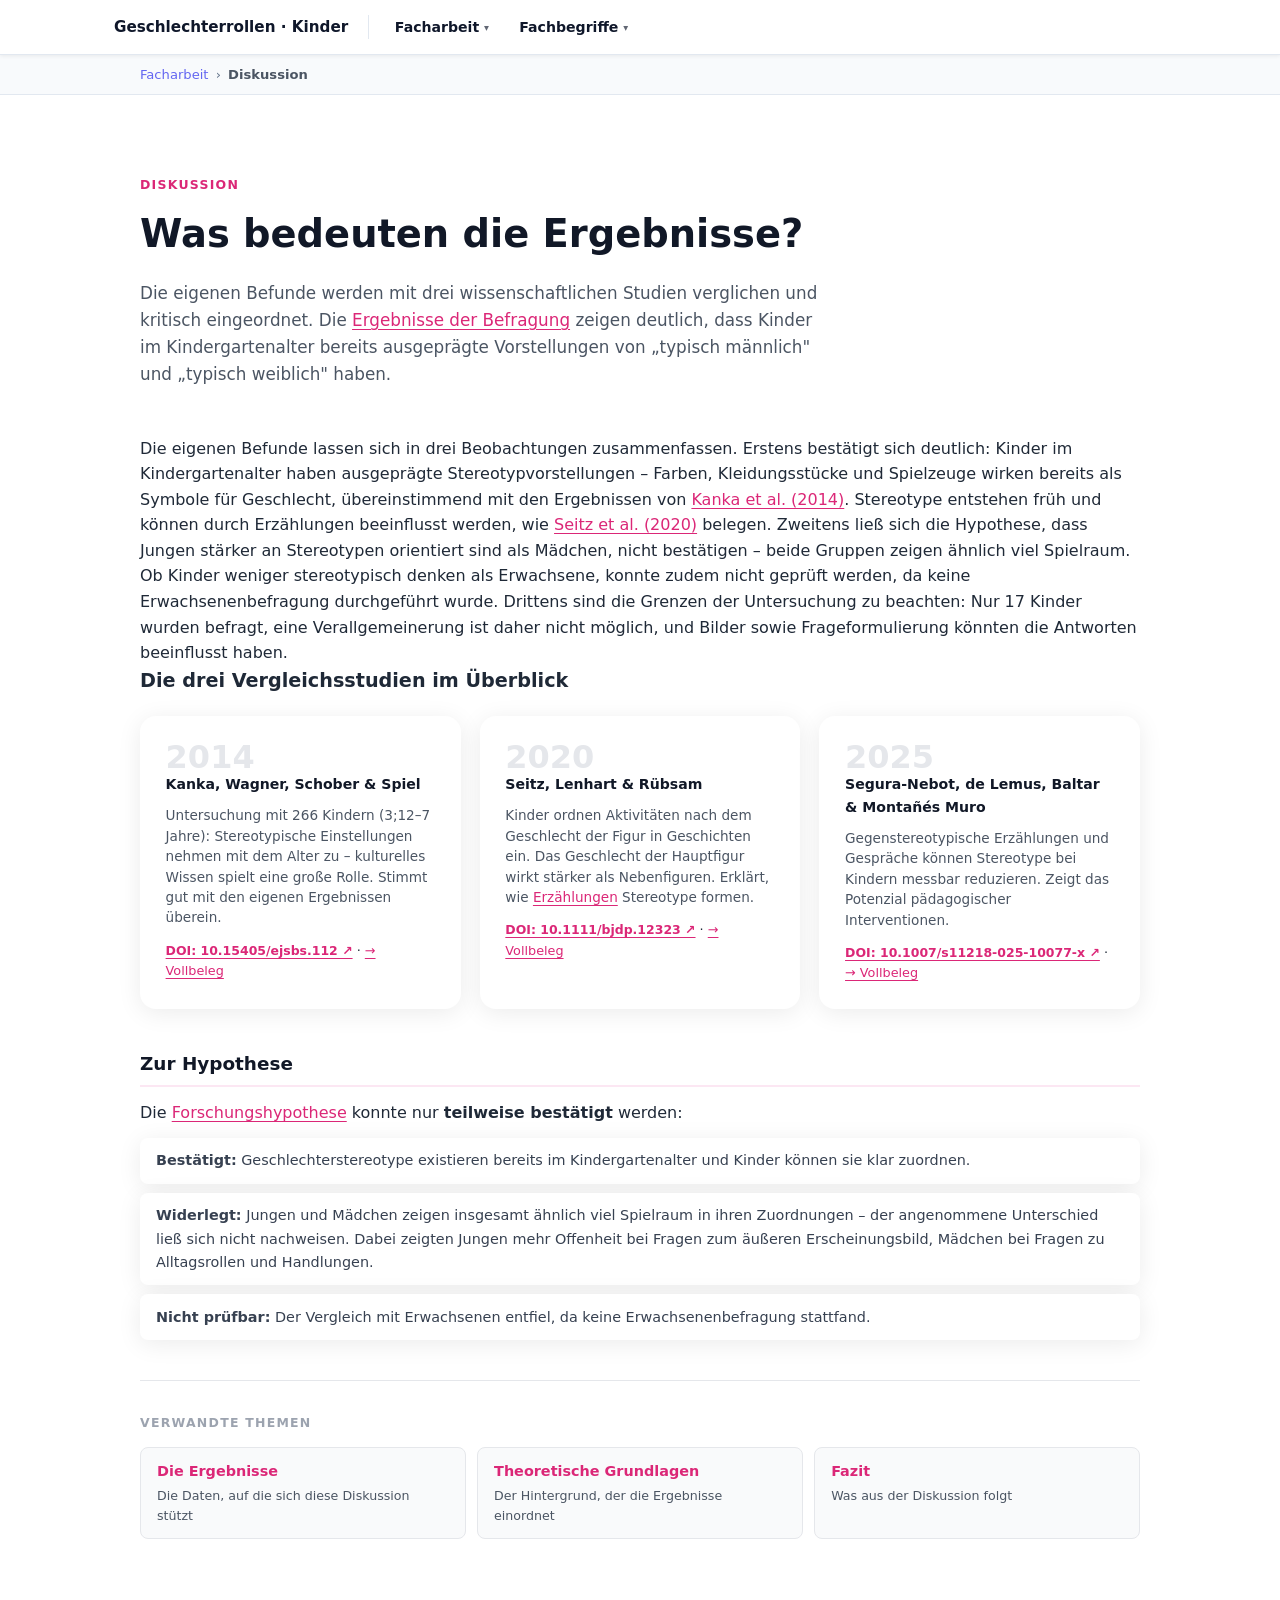
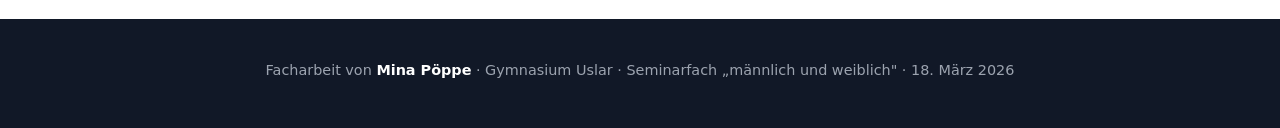
==== commit 47c242f0: "Refactor navigation and content across multiple HTML files: - Removed links to "Sozialisation", "Gen" ====
--- a/diskussion.html
+++ b/diskussion.html
@@ -32,9 +32,7 @@
           <div class="nav-dropdown">
             <a href="geschlechterrolle.html" class="nav-link">Geschlechterrolle</a>
             <a href="stereotypen.html" class="nav-link">Stereotyp</a>
-            <a href="sozialisation.html" class="nav-link">Sozialisation</a>
-            <a href="gender.html" class="nav-link">Gender</a>
-            <a href="stereotype-threat.html" class="nav-link">Stereotype Threat</a>
+
           </div>
         </div>
       </div>
@@ -90,7 +88,7 @@
           <p>Die <a href="index.html#hypothese" class="inline-link">Forschungshypothese</a> konnte nur <strong>teilweise bestätigt</strong> werden:</p>
           <ul class="disc-list">
             <li><strong>Bestätigt:</strong> Geschlechterstereotype existieren bereits im Kindergartenalter und Kinder können sie klar zuordnen.</li>
-            <li><strong>Widerlegt:</strong> Jungen und Mädchen zeigen ähnlich viel Spielraum – der angenommene Unterschied ließ sich nicht nachweisen.</li>
+            <li><strong>Widerlegt:</strong> Jungen und Mädchen zeigen insgesamt ähnlich viel Spielraum in ihren Zuordnungen – der angenommene Unterschied ließ sich nicht nachweisen. Dabei zeigten Jungen mehr Offenheit bei Fragen zum äußeren Erscheinungsbild, Mädchen bei Fragen zu Alltagsrollen und Handlungen.</li>
             <li><strong>Nicht prüfbar:</strong> Der Vergleich mit Erwachsenen entfiel, da keine Erwachsenenbefragung stattfand.</li>
           </ul>
         </div>
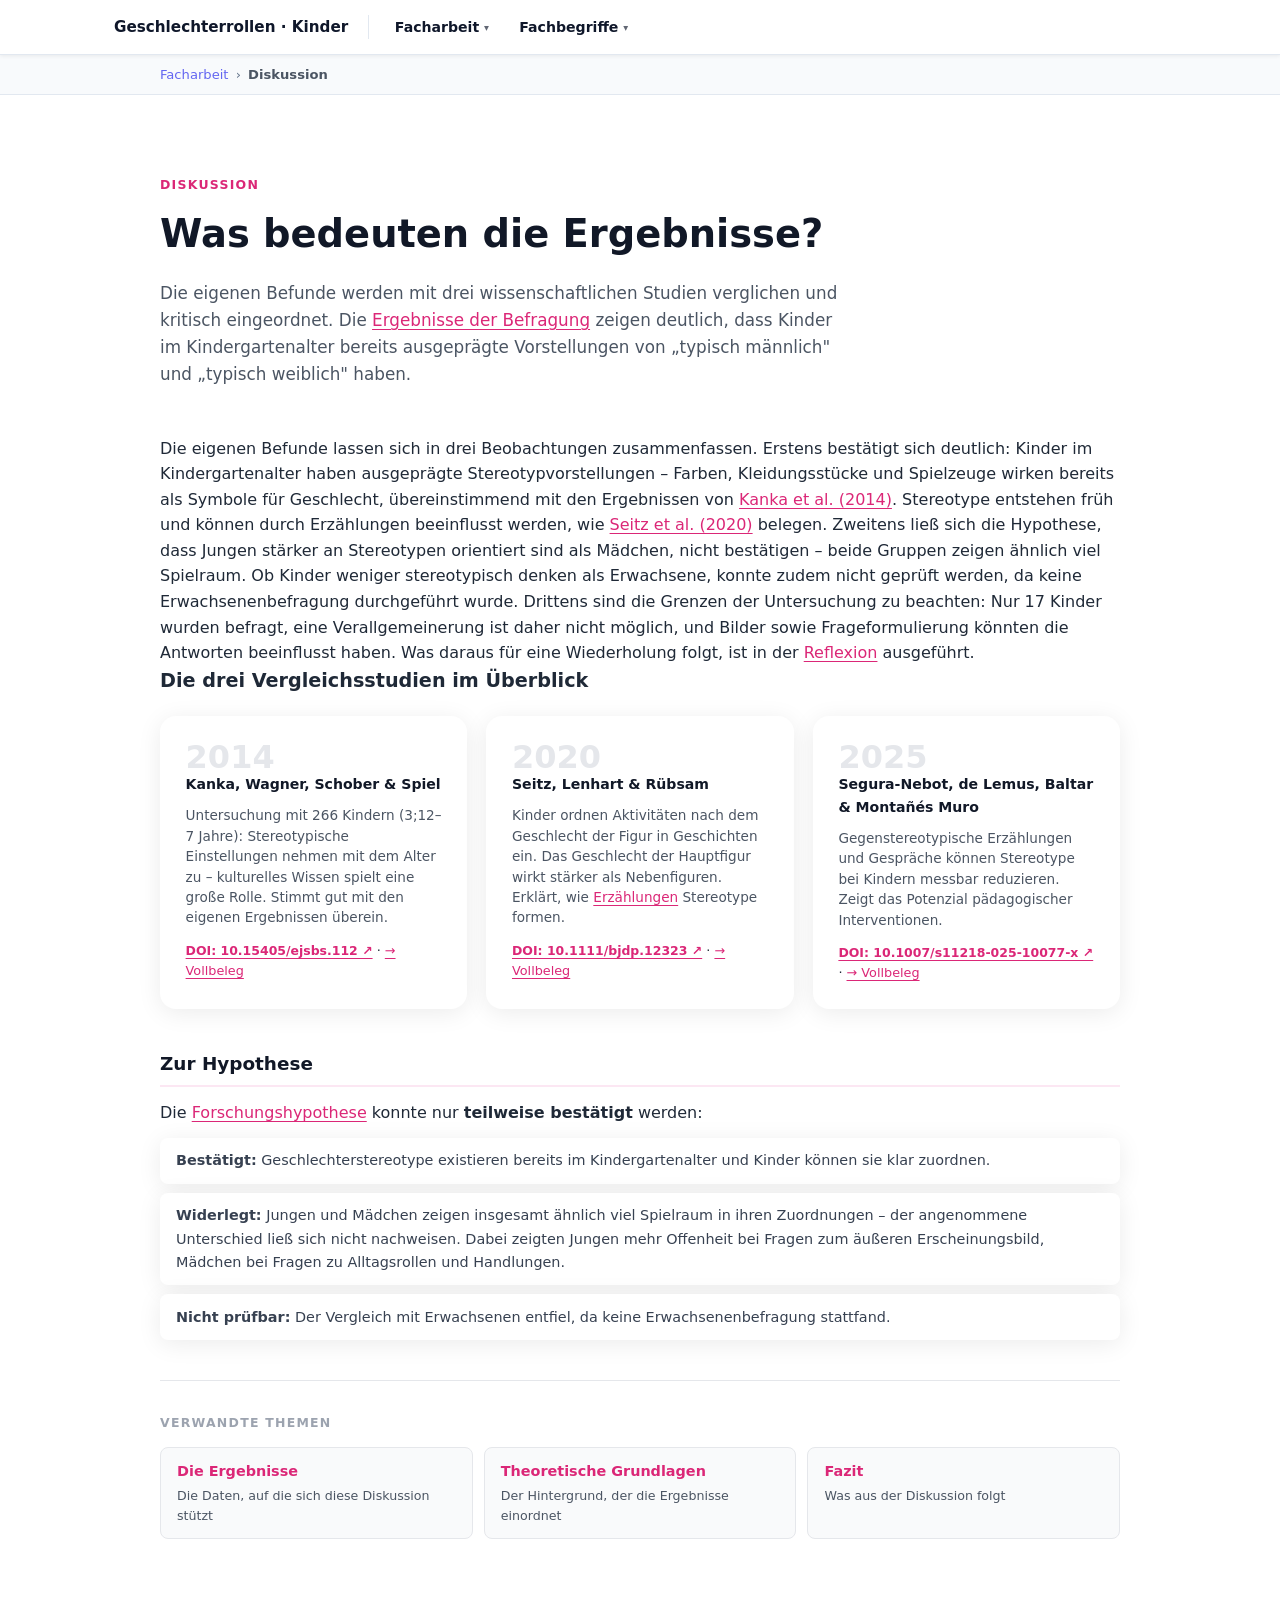
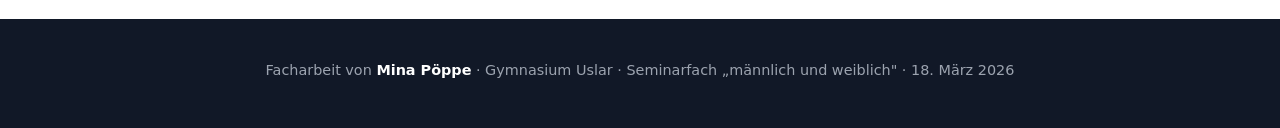
==== commit 171adb18: "feat: add Reflexion page and update navigation across multiple HTML files" ====
--- a/diskussion.html
+++ b/diskussion.html
@@ -24,6 +24,7 @@
             <a href="ergebnisse.html" class="nav-link">Ergebnisse</a>
             <a href="diskussion.html" class="nav-link">Diskussion</a>
             <a href="fazit.html" class="nav-link">Fazit</a>
+            <a href="reflexion.html" class="nav-link">Reflexion</a>
             <a href="quellen.html" class="nav-link">Quellen</a>
           </div>
         </div>
@@ -54,7 +55,7 @@
         <h2>Was bedeuten die Ergebnisse?</h2>
         <p class="section-intro">Die eigenen Befunde werden mit drei wissenschaftlichen Studien verglichen und kritisch eingeordnet. Die <a href="ergebnisse.html" class="inline-link">Ergebnisse der Befragung</a> zeigen deutlich, dass Kinder im Kindergartenalter bereits ausgeprägte Vorstellungen von „typisch männlich" und „typisch weiblich" haben.</p>
 
-        <p>Die eigenen Befunde lassen sich in drei Beobachtungen zusammenfassen. Erstens bestätigt sich deutlich: Kinder im Kindergartenalter haben ausgeprägte Stereotypvorstellungen – Farben, Kleidungsstücke und Spielzeuge wirken bereits als Symbole für Geschlecht, übereinstimmend mit den Ergebnissen von <a href="quellen.html#kanka" class="inline-link">Kanka et al. (2014)</a>. Stereotype entstehen früh und können durch Erzählungen beeinflusst werden, wie <a href="quellen.html#seitz" class="inline-link">Seitz et al. (2020)</a> belegen. Zweitens ließ sich die Hypothese, dass Jungen stärker an Stereotypen orientiert sind als Mädchen, nicht bestätigen – beide Gruppen zeigen ähnlich viel Spielraum. Ob Kinder weniger stereotypisch denken als Erwachsene, konnte zudem nicht geprüft werden, da keine Erwachsenenbefragung durchgeführt wurde. Drittens sind die Grenzen der Untersuchung zu beachten: Nur 17 Kinder wurden befragt, eine Verallgemeinerung ist daher nicht möglich, und Bilder sowie Frageformulierung könnten die Antworten beeinflusst haben.
+        <p>Die eigenen Befunde lassen sich in drei Beobachtungen zusammenfassen. Erstens bestätigt sich deutlich: Kinder im Kindergartenalter haben ausgeprägte Stereotypvorstellungen – Farben, Kleidungsstücke und Spielzeuge wirken bereits als Symbole für Geschlecht, übereinstimmend mit den Ergebnissen von <a href="quellen.html#kanka" class="inline-link">Kanka et al. (2014)</a>. Stereotype entstehen früh und können durch Erzählungen beeinflusst werden, wie <a href="quellen.html#seitz" class="inline-link">Seitz et al. (2020)</a> belegen. Zweitens ließ sich die Hypothese, dass Jungen stärker an Stereotypen orientiert sind als Mädchen, nicht bestätigen – beide Gruppen zeigen ähnlich viel Spielraum. Ob Kinder weniger stereotypisch denken als Erwachsene, konnte zudem nicht geprüft werden, da keine Erwachsenenbefragung durchgeführt wurde. Drittens sind die Grenzen der Untersuchung zu beachten: Nur 17 Kinder wurden befragt, eine Verallgemeinerung ist daher nicht möglich, und Bilder sowie Frageformulierung könnten die Antworten beeinflusst haben. Was daraus für eine Wiederholung folgt, ist in der <a href="reflexion.html" class="inline-link">Reflexion</a> ausgeführt.
 
         <div class="studies-section">
           <h3>Die drei Vergleichsstudien im Überblick</h3>
--- a/style.css
+++ b/style.css
@@ -52,6 +52,7 @@
   color: var(--gray-800);
   background: var(--white);
   line-height: 1.6;
+  overflow-x: hidden;
 }
 
 /* ===== HERO ===== */
@@ -306,7 +307,7 @@
 .section { padding: 5rem 2rem; }
 .section-alt { background: var(--gray-50); }
 
-.container { max-width: 1000px; margin: 0 auto; }
+.container { max-width: 1000px; margin: 0 auto; padding-left: 1.25rem; padding-right: 1.25rem; }
 
 .section-label {
   font-size: 0.78rem;
@@ -366,7 +367,7 @@
 .card-pink { background: var(--pink-light); border-left: 4px solid var(--pink-dark); }
 .card-purple { background: var(--purple-light); border-left: 4px solid var(--purple); }
 .card-blue { background: var(--blue-light); border-left: 4px solid var(--blue); }
-.card-green { background: var(--green-light); border-left: 4px solid var(--green); }
+.card-green { background: var(--accent-light); border-left: 4px solid var(--accent); }
 
 .card-icon { font-size: 2rem; margin-bottom: 0.8rem; }
 .card h3 { font-size: 1.05rem; font-weight: 700; margin-bottom: 0.5rem; color: var(--gray-900); }
@@ -600,7 +601,7 @@
 
 .badge-girl { background: var(--pink-light); color: var(--pink-dark); }
 .badge-boy { background: #dbeafe; color: #1d4ed8; }
-.badge-both { background: var(--green-light); color: #15803d; }
+.badge-both { background: var(--gray-100); color: var(--gray-600); }
 
 .sample-visual { margin: 0.8rem 0; }
 
@@ -765,7 +766,7 @@
 
 .bar-girl { background: linear-gradient(90deg, var(--pink), var(--pink-dark)); }
 .bar-boy { background: linear-gradient(90deg, var(--blue), #2563eb); }
-.bar-both { background: linear-gradient(90deg, var(--green), #16a34a); }
+.bar-both { background: linear-gradient(90deg, #9ca3af, #6b7280); }
 
 .result-note { margin-top: 0.8rem; font-size: 0.83rem; color: var(--gray-500); font-style: italic; }
 
@@ -795,8 +796,8 @@
   box-shadow: var(--shadow);
 }
 
-.disc-confirm { background: var(--green-light); border-top: 4px solid var(--green); }
-.disc-partial { background: #fffbeb; border-top: 4px solid #fbbf24; }
+.disc-confirm { background: var(--pink-light); border-top: 4px solid var(--pink-dark); }
+.disc-partial { background: var(--accent-light); border-top: 4px solid var(--accent); }
 .disc-limit { background: var(--blue-light); border-top: 4px solid var(--blue); }
 
 .disc-icon { font-size: 1.8rem; margin-bottom: 0.8rem; }
@@ -809,7 +810,7 @@
 
 .studies-grid {
   display: grid;
-  grid-template-columns: repeat(auto-fit, minmax(260px, 1fr));
+  grid-template-columns: repeat(auto-fit, minmax(min(260px, 100%), 1fr));
   gap: 1.2rem;
 }
 
@@ -931,11 +932,15 @@
   .breadcrumb-nav { padding: 0.65rem 1rem; }
   .tab-btn { padding: 0.8rem 0.8rem; font-size: 0.82rem; }
   .rtab-btn { padding: 0.7rem 0.8rem; font-size: 0.82rem; }
+  .section { padding: 3rem 0; }
+  .hub-hero { padding: 2.5rem 1.25rem 2rem; }
 }
 
 @media (max-width: 480px) {
   .method-grid { grid-template-columns: 1fr; }
   .hero h1 { font-size: 2rem; }
+  .section { padding: 2.5rem 0; }
+  .hub-hero { padding: 2rem 1rem 1.5rem; }
 }
 
 /* ===== SCROLL OFFSET FIX (for sticky nav) ===== */
@@ -1180,8 +1185,8 @@
 
 /* ===== INFO BOX ===== */
 .info-box {
-  background: #fffbeb;
-  border-left: 4px solid #fbbf24;
+  background: var(--accent-light);
+  border-left: 4px solid var(--accent);
   border-radius: var(--radius-sm);
   padding: 1rem 1.2rem;
   font-size: 0.9rem;
@@ -1191,8 +1196,8 @@
 }
 
 .info-box-green {
-  background: var(--green-light);
-  border-left: 4px solid var(--green);
+  background: var(--accent-light);
+  border-left: 4px solid var(--accent);
   border-radius: var(--radius-sm);
   padding: 1rem 1.2rem;
   font-size: 0.9rem;
@@ -1353,7 +1358,7 @@
 }
 
 .hypo-left { background: var(--pink-light); border-left: 4px solid var(--pink-dark); }
-.hypo-right { background: var(--green-light); border-left: 4px solid var(--green); }
+.hypo-right { background: var(--blue-light); border-left: 4px solid var(--blue); }
 
 .hypo-arrow {
   font-size: 1.5rem;
@@ -1775,12 +1780,13 @@
 .nav-dropdown {
   display: none;
   position: absolute;
-  top: calc(100% + 6px);
+  top: 100%;
   left: 0;
   background: white;
   border: 1px solid var(--border);
   border-radius: 10px;
   padding: 0.4rem;
+  padding-top: 0.65rem;
   min-width: 175px;
   box-shadow: 0 6px 24px rgba(0,0,0,0.1);
   z-index: 300;
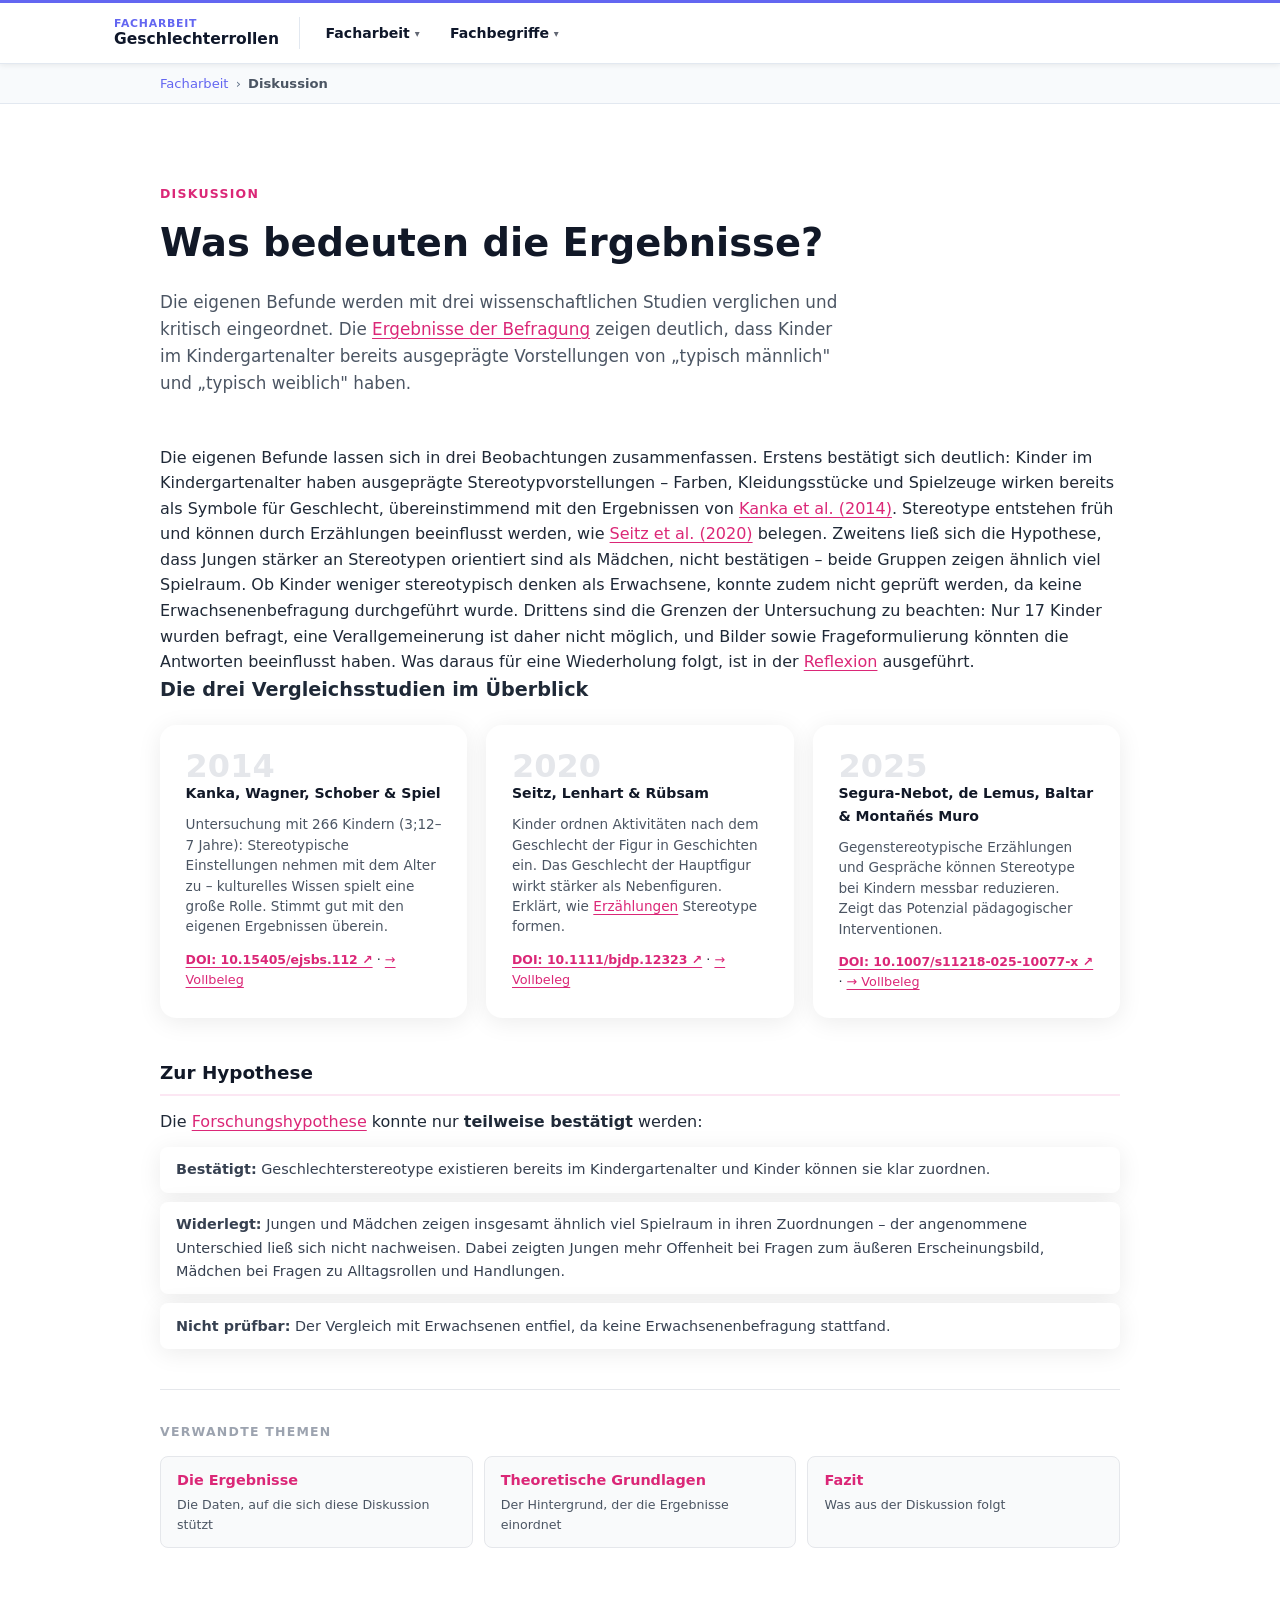
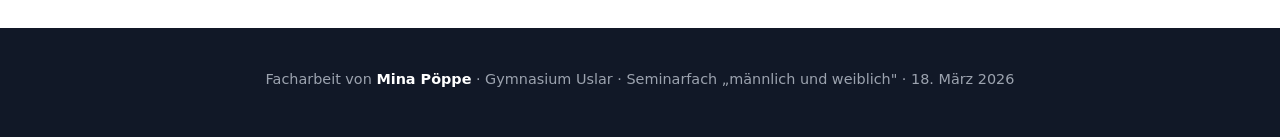
==== commit 8c7c5985: "feat: update navigation logo across multiple HTML files and enhance CSS styles" ====
--- a/diskussion.html
+++ b/diskussion.html
@@ -12,7 +12,7 @@
 
   <nav class="site-nav">
     <div class="nav-inner">
-      <a href="index.html" class="nav-logo">Geschlechterrollen&nbsp;·&nbsp;Kinder</a>
+      <a href="index.html" class="nav-logo"><span class="nav-logo-sub">Facharbeit</span><span class="nav-logo-main">Geschlechterrollen</span></a>
       <button class="nav-toggle" id="navToggle" aria-label="Menü">☰</button>
       <div class="nav-menu" id="navMenu">
         <div class="nav-group">
--- a/style.css
+++ b/style.css
@@ -1704,7 +1704,8 @@
   z-index: 200;
   background: white;
   border-bottom: 1px solid var(--border);
-  box-shadow: 0 1px 4px rgba(0,0,0,0.07);
+  box-shadow: 0 1px 6px rgba(0,0,0,0.08);
+  border-top: 3px solid var(--accent);
 }
 
 .nav-inner {
@@ -1713,24 +1714,39 @@
   padding: 0 1.5rem;
   display: flex;
   align-items: center;
-  height: 54px;
+  height: 60px;
   gap: 0.25rem;
 }
 
 .nav-logo {
-  font-weight: 800;
-  font-size: 0.95rem;
-  color: var(--text);
+  display: flex;
+  flex-direction: column;
+  gap: 0;
   text-decoration: none;
   white-space: nowrap;
   padding-right: 1.25rem;
   border-right: 1px solid var(--border);
   margin-right: 0.5rem;
   flex-shrink: 0;
-  transition: color var(--transition);
-}
-
-.nav-logo:hover { color: var(--accent); }
+  transition: opacity var(--transition);
+  line-height: 1.2;
+}
+
+.nav-logo:hover { opacity: 0.75; }
+
+.nav-logo-sub {
+  font-size: 0.68rem;
+  font-weight: 600;
+  color: var(--accent);
+  text-transform: uppercase;
+  letter-spacing: 0.07em;
+}
+
+.nav-logo-main {
+  font-size: 0.97rem;
+  font-weight: 800;
+  color: var(--text);
+}
 
 .nav-menu {
   display: flex;
@@ -2033,7 +2049,7 @@
   .nav-menu {
     display: none;
     position: absolute;
-    top: 54px;
+    top: 63px;
     left: 0;
     right: 0;
     background: white;
